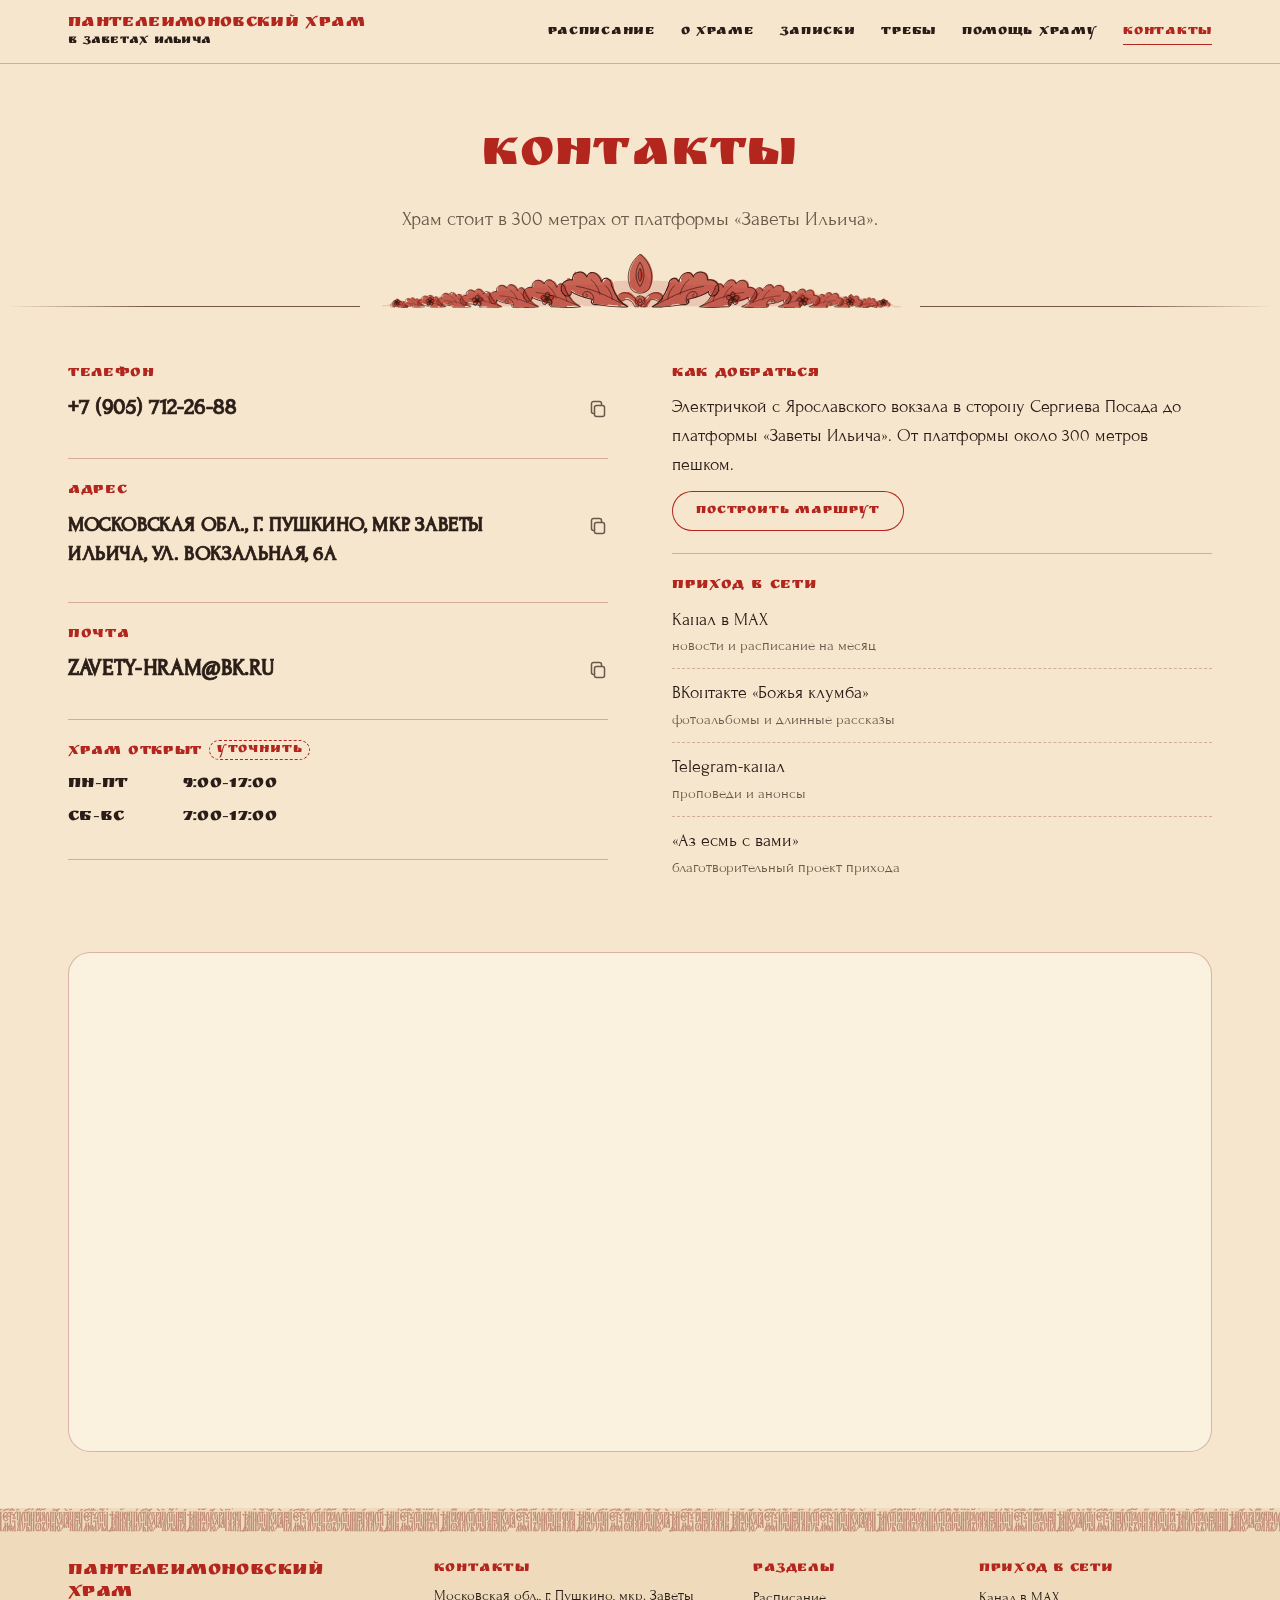
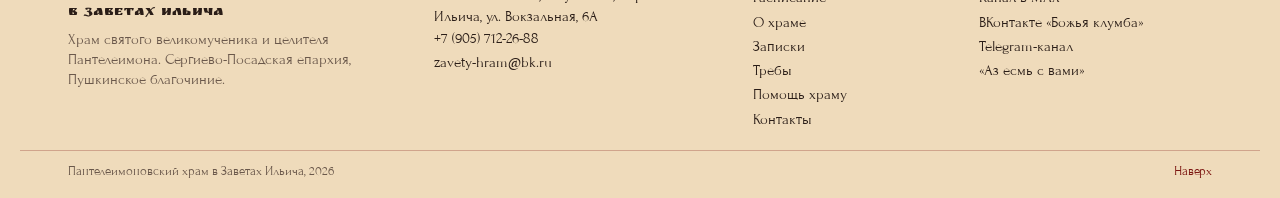
==== kontakty.html @ 82df7ecc "Сайт Пантелеимоновского храма в Заветах Ильича Co-Authored-By: Claude Opus 5.5 <noreply@anthropic.co" ====
<!DOCTYPE html>
<html lang="ru"><head><meta charset="utf-8"><meta name="viewport" content="width=device-width,initial-scale=1,viewport-fit=cover">
<title>Контакты · Пантелеимоновский храм в Заветах Ильича</title>
<meta name="description" content="Контакты. Пантелеимоновский храм в Заветах Ильича, г. Пушкино.">
<meta name="theme-color" content="#f5e6cd"><link rel="icon" href="favicon.svg" type="image/svg+xml">
<script>document.documentElement.classList.add('js')</script>
<link rel="preconnect" href="https://fonts.googleapis.com"><link rel="preconnect" href="https://fonts.gstatic.com" crossorigin>
<link href="https://fonts.googleapis.com/css2?family=Ruslan+Display&family=Forum&display=swap" rel="stylesheet">
<link rel="stylesheet" href="site.css?v=5">
<style>
.ct-info{columns:2;column-gap:clamp(28px,5vw,64px)}
.ct-info .blk{break-inside:avoid}
.blk{padding:0 0 22px;margin:0 0 22px;border-bottom:1px solid var(--line)}
.blk:last-child{border-bottom:0}
.blk h2{font:400 16px/1.2 var(--title),serif;color:var(--red);margin:0 0 10px;letter-spacing:.04em}
.blk p{margin:0 0 12px}
.blk .btn{padding:13px 24px;font-size:14px}
.two{display:grid;grid-template-columns:1fr 1fr;gap:20px}
.big{font-size:21px;color:var(--deep);text-decoration:none}
.big:hover{text-decoration:underline}
.hours{display:flex;gap:16px;margin:0 0 4px !important;font-variant-numeric:tabular-nums}
.hours span{min-width:4em;color:var(--mute)}
.soc{list-style:none;margin:0;padding:0}
.soc a{display:block;padding:10px 0;text-decoration:none;color:var(--mute);font-size:15px;border-top:1px dashed var(--line)}
.soc li:first-child a{border-top:0;padding-top:0}
.soc b{display:block;color:var(--ink);font-size:18px;font-weight:400}
.soc a:hover b{color:var(--red)}
.ct-map{margin-top:clamp(20px,4vw,40px)}
.ct-map iframe{display:block;width:100%;aspect-ratio:16/7;border:0;border-radius:22px;box-shadow:inset 0 0 0 1px var(--line);background:var(--card)}
@media (max-width:860px){.ct-info{columns:1}.ct-map iframe{aspect-ratio:4/3}}
@media (max-width:480px){.two{grid-template-columns:1fr}}
.addr p{font:400 clamp(18px,1.6vw,20px)/1.45 'Forum',serif;color:var(--ink)}
/* Phone, address and email in Forum so they read and copy easily; hours keep the quiet Ruslan style */
.big{font:400 clamp(19px,1.7vw,22px)/1.4 'Forum',serif;color:var(--ink)}
.big:hover{color:var(--red);text-decoration:none}
.key .big{white-space:nowrap}
.hours{font:400 clamp(15px,1.4vw,18px)/1.6 var(--title),serif;color:var(--ink);letter-spacing:.02em}
.hours span{min-width:5.5em;color:var(--ink)}
.row{display:flex;align-items:flex-start;gap:12px}
.row p{flex:1;min-width:0;margin:0 0 12px}
/* Copy icon sits on the right edge of the column; -10px lines the icon itself up with the hairline */
.cp{flex:none;display:grid;place-items:center;width:40px;height:40px;margin:-4px -10px 0 0;padding:0;border:0;background:none;color:var(--mute);cursor:pointer;transition:color .2s}
.cp svg{grid-area:1/1;width:20px;height:20px;transition:opacity .2s,transform .25s}
.cp .ck{opacity:0;transform:scale(.6);color:var(--red)}
.cp:hover{color:var(--red)}
.cp.ok .ic{opacity:0;transform:scale(.6)}
.cp.ok .ck{opacity:1;transform:none}
/* Phone, address and email in capitals and bold, as the parish asked */
.big,.addr p{text-transform:uppercase;font-weight:700;letter-spacing:.03em}
/* Forum has no bold face, so the weight comes from a thin outline of the letters */
.big,.addr p{-webkit-text-stroke:.7px currentColor;paint-order:stroke fill}
</style>
</head><body id="top">
<a class="skip" href="#main">К содержимому</a>
<header class="hdr"><div class="hdr-in">
  <a class="brand" href="index.html"><b>Пантелеимоновский храм</b><small>в Заветах Ильича</small></a>
  <nav class="nav" id="menu" aria-label="Основное меню"><a href="raspisanie.html">Расписание</a><a href="o-hrame.html">О храме</a><a href="zapiski.html">Записки</a><a href="treby.html">Требы</a><a href="index.html#help">Помощь храму</a><a href="kontakty.html" aria-current=page>Контакты</a>
    <p class="nav-foot"><a href="tel:+79057122688">+7 (905) 712-26-88</a><br>ул. Вокзальная, 6А · у платформы «Заветы Ильича»</p>
  </nav>
  <button class="burger" type="button" aria-label="Меню" aria-controls="menu" aria-expanded="false"><span></span></button>
</div></header>
<main id="main">
<section class="phead"><h1>Контакты</h1><p class="lead">Храм стоит в 300 метрах от платформы «Заветы Ильича».</p></section>
<div class="orn" aria-hidden="true"><span class="ln l"></span><svg class="mid" viewBox="0 -2 640 67" aria-hidden="true"><defs><filter id="o-pen" x="-5%" y="-20%" width="110%" height="140%"><feTurbulence type="fractalNoise" baseFrequency=".09" numOctaves="2" seed="7"/><feDisplacementMap in="SourceGraphic" scale="1.4"/></filter><filter id="o-wash" x="-5%" y="-20%" width="110%" height="140%"><feTurbulence type="fractalNoise" baseFrequency=".035" numOctaves="3" seed="2"/><feDisplacementMap in="SourceGraphic" scale="3.2"/><feGaussianBlur stdDeviation=".35"/></filter></defs><g class="o-wash" filter="url(#o-wash)" transform="translate(1.3 -.7)"><path class="o-g" d="M320.0,24 C327.0,24.0 327.0,35.0 334.0,35.0 C361.0,35.0 361.0,39.4 388.0,39.4 C412.0,39.4 412.0,42.9 436.0,42.9 C457.0,42.9 457.0,46.4 478.0,46.4 C495.5,46.4 495.5,49.5 513.0,49.5 C527.5,49.5 527.5,52.1 542.0,52.1 C554.0,52.1 554.0,54.5 566.0,54.5 C575.5,54.5 575.5,56.5 585.0,56.5 C600.5,56.5 600.5,63.0 616.0,63.0 L616.0,64 L24.0,64 L24.0,63 C39.5,63.0 39.5,56.5 55.0,56.5 C64.5,56.5 64.5,54.5 74.0,54.5 C86.0,54.5 86.0,52.1 98.0,52.1 C112.5,52.1 112.5,49.5 127.0,49.5 C144.5,49.5 144.5,46.4 162.0,46.4 C183.0,46.4 183.0,42.9 204.0,42.9 C228.0,42.9 228.0,39.4 252.0,39.4 C279.0,39.4 279.0,35.0 306.0,35.0 C313.0,35.0 313.0,24.0 320.0,24.0 Z"/><g><g transform="translate(334.0 64) rotate(-6) scale(1.32)"><path class="o-f" d="M0,0 C7,-2 12,-9 16,-17 C17,-23 23,-25 25,-19 C28,-27 36,-29 38,-22 C42,-28 51,-26 50,-18 C56,-19 61,-13 58,-7 C55,-2 49,-3 50,-8 C45,-5 38,-4 31,-3 C33,-1 31,2 28,1 C20,1 10,2 0,0 Z"/><path class="o-v" d="M2,-1 C14,-5 27,-12 46,-13 M25,-8 C27,-14 31,-18 34,-20 M14,-5 C15,-10 18,-14 21,-16"/><path class="o-c" d="M0,0 C-2,-8 4,-15 11,-13 C16,-11 14,-5 10,-6 C7,-7 8,-10 10,-10" transform="translate(30 0) scale(.7)"/></g><g transform="translate(388.0 64) rotate(-2) scale(1.12)"><path class="o-f" d="M0,0 C7,-2 12,-9 16,-17 C17,-23 23,-25 25,-19 C28,-27 36,-29 38,-22 C42,-28 51,-26 50,-18 C56,-19 61,-13 58,-7 C55,-2 49,-3 50,-8 C45,-5 38,-4 31,-3 C33,-1 31,2 28,1 C20,1 10,2 0,0 Z"/><path class="o-v" d="M2,-1 C14,-5 27,-12 46,-13 M25,-8 C27,-14 31,-18 34,-20 M14,-5 C15,-10 18,-14 21,-16"/><path class="o-c" d="M0,0 C-2,-8 4,-15 11,-13 C16,-11 14,-5 10,-6 C7,-7 8,-10 10,-10" transform="translate(30 0) scale(.7)"/></g><g transform="translate(436.0 64) rotate(0) scale(0.96)"><path class="o-f" d="M0,0 C7,-2 12,-9 16,-17 C17,-23 23,-25 25,-19 C28,-27 36,-29 38,-22 C42,-28 51,-26 50,-18 C56,-19 61,-13 58,-7 C55,-2 49,-3 50,-8 C45,-5 38,-4 31,-3 C33,-1 31,2 28,1 C20,1 10,2 0,0 Z"/><path class="o-v" d="M2,-1 C14,-5 27,-12 46,-13 M25,-8 C27,-14 31,-18 34,-20 M14,-5 C15,-10 18,-14 21,-16"/><path class="o-c" d="M0,0 C-2,-8 4,-15 11,-13 C16,-11 14,-5 10,-6 C7,-7 8,-10 10,-10" transform="translate(30 0) scale(.7)"/></g><g transform="translate(478.0 64) rotate(2) scale(0.8)"><path class="o-f" d="M0,0 C7,-2 12,-9 16,-17 C17,-23 23,-25 25,-19 C28,-27 36,-29 38,-22 C42,-28 51,-26 50,-18 C56,-19 61,-13 58,-7 C55,-2 49,-3 50,-8 C45,-5 38,-4 31,-3 C33,-1 31,2 28,1 C20,1 10,2 0,0 Z"/><path class="o-v" d="M2,-1 C14,-5 27,-12 46,-13 M25,-8 C27,-14 31,-18 34,-20 M14,-5 C15,-10 18,-14 21,-16"/><path class="o-c" d="M0,0 C-2,-8 4,-15 11,-13 C16,-11 14,-5 10,-6 C7,-7 8,-10 10,-10" transform="translate(30 0) scale(.7)"/></g><g transform="translate(513.0 64) rotate(3) scale(0.66)"><path class="o-f" d="M0,0 C7,-2 12,-9 16,-17 C17,-23 23,-25 25,-19 C28,-27 36,-29 38,-22 C42,-28 51,-26 50,-18 C56,-19 61,-13 58,-7 C55,-2 49,-3 50,-8 C45,-5 38,-4 31,-3 C33,-1 31,2 28,1 C20,1 10,2 0,0 Z"/><path class="o-v" d="M2,-1 C14,-5 27,-12 46,-13 M25,-8 C27,-14 31,-18 34,-20 M14,-5 C15,-10 18,-14 21,-16"/><path class="o-c" d="M0,0 C-2,-8 4,-15 11,-13 C16,-11 14,-5 10,-6 C7,-7 8,-10 10,-10" transform="translate(30 0) scale(.7)"/></g><g transform="translate(542.0 64) rotate(4) scale(0.54)"><path class="o-f" d="M0,0 C7,-2 12,-9 16,-17 C17,-23 23,-25 25,-19 C28,-27 36,-29 38,-22 C42,-28 51,-26 50,-18 C56,-19 61,-13 58,-7 C55,-2 49,-3 50,-8 C45,-5 38,-4 31,-3 C33,-1 31,2 28,1 C20,1 10,2 0,0 Z"/><path class="o-v" d="M2,-1 C14,-5 27,-12 46,-13 M25,-8 C27,-14 31,-18 34,-20 M14,-5 C15,-10 18,-14 21,-16"/><path class="o-c" d="M0,0 C-2,-8 4,-15 11,-13 C16,-11 14,-5 10,-6 C7,-7 8,-10 10,-10" transform="translate(30 0) scale(.7)"/></g><g transform="translate(566.0 64) rotate(5) scale(0.43)"><path class="o-f" d="M0,0 C7,-2 12,-9 16,-17 C17,-23 23,-25 25,-19 C28,-27 36,-29 38,-22 C42,-28 51,-26 50,-18 C56,-19 61,-13 58,-7 C55,-2 49,-3 50,-8 C45,-5 38,-4 31,-3 C33,-1 31,2 28,1 C20,1 10,2 0,0 Z"/><path class="o-v" d="M2,-1 C14,-5 27,-12 46,-13 M25,-8 C27,-14 31,-18 34,-20 M14,-5 C15,-10 18,-14 21,-16"/><path class="o-c" d="M0,0 C-2,-8 4,-15 11,-13 C16,-11 14,-5 10,-6 C7,-7 8,-10 10,-10" transform="translate(30 0) scale(.7)"/></g><g transform="translate(585.0 64) rotate(6) scale(0.34)"><path class="o-f" d="M0,0 C7,-2 12,-9 16,-17 C17,-23 23,-25 25,-19 C28,-27 36,-29 38,-22 C42,-28 51,-26 50,-18 C56,-19 61,-13 58,-7 C55,-2 49,-3 50,-8 C45,-5 38,-4 31,-3 C33,-1 31,2 28,1 C20,1 10,2 0,0 Z"/><path class="o-v" d="M2,-1 C14,-5 27,-12 46,-13 M25,-8 C27,-14 31,-18 34,-20 M14,-5 C15,-10 18,-14 21,-16"/><path class="o-c" d="M0,0 C-2,-8 4,-15 11,-13 C16,-11 14,-5 10,-6 C7,-7 8,-10 10,-10" transform="translate(30 0) scale(.7)"/></g><g class="o-f"><ellipse cx="426.0" cy="51.2" rx="2.6" ry="3.7" transform="rotate(0 426.0 55)"/><ellipse cx="426.0" cy="51.2" rx="2.6" ry="3.7" transform="rotate(72 426.0 55)"/><ellipse cx="426.0" cy="51.2" rx="2.6" ry="3.7" transform="rotate(144 426.0 55)"/><ellipse cx="426.0" cy="51.2" rx="2.6" ry="3.7" transform="rotate(216 426.0 55)"/><ellipse cx="426.0" cy="51.2" rx="2.6" ry="3.7" transform="rotate(288 426.0 55)"/></g><circle class="o-v2" cx="426.0" cy="55" r="1.9"/><g class="o-f"><ellipse cx="506.0" cy="53.9" rx="2.1" ry="3.0" transform="rotate(0 506.0 57)"/><ellipse cx="506.0" cy="53.9" rx="2.1" ry="3.0" transform="rotate(72 506.0 57)"/><ellipse cx="506.0" cy="53.9" rx="2.1" ry="3.0" transform="rotate(144 506.0 57)"/><ellipse cx="506.0" cy="53.9" rx="2.1" ry="3.0" transform="rotate(216 506.0 57)"/><ellipse cx="506.0" cy="53.9" rx="2.1" ry="3.0" transform="rotate(288 506.0 57)"/></g><circle class="o-v2" cx="506.0" cy="57" r="1.5"/><g class="o-f"><ellipse cx="560.0" cy="55.6" rx="1.6" ry="2.3" transform="rotate(0 560.0 58)"/><ellipse cx="560.0" cy="55.6" rx="1.6" ry="2.3" transform="rotate(72 560.0 58)"/><ellipse cx="560.0" cy="55.6" rx="1.6" ry="2.3" transform="rotate(144 560.0 58)"/><ellipse cx="560.0" cy="55.6" rx="1.6" ry="2.3" transform="rotate(216 560.0 58)"/><ellipse cx="560.0" cy="55.6" rx="1.6" ry="2.3" transform="rotate(288 560.0 58)"/></g><circle class="o-v2" cx="560.0" cy="58" r="1.1"/><g class="o-f"><ellipse cx="598.0" cy="57.1" rx="1.3" ry="1.8" transform="rotate(0 598.0 59)"/><ellipse cx="598.0" cy="57.1" rx="1.3" ry="1.8" transform="rotate(72 598.0 59)"/><ellipse cx="598.0" cy="57.1" rx="1.3" ry="1.8" transform="rotate(144 598.0 59)"/><ellipse cx="598.0" cy="57.1" rx="1.3" ry="1.8" transform="rotate(216 598.0 59)"/><ellipse cx="598.0" cy="57.1" rx="1.3" ry="1.8" transform="rotate(288 598.0 59)"/></g><circle class="o-v2" cx="598.0" cy="59" r="0.9"/></g><g transform="translate(640 0) scale(-1 1)"><g transform="translate(334.0 64) rotate(-6) scale(1.32)"><path class="o-f" d="M0,0 C7,-2 12,-9 16,-17 C17,-23 23,-25 25,-19 C28,-27 36,-29 38,-22 C42,-28 51,-26 50,-18 C56,-19 61,-13 58,-7 C55,-2 49,-3 50,-8 C45,-5 38,-4 31,-3 C33,-1 31,2 28,1 C20,1 10,2 0,0 Z"/><path class="o-v" d="M2,-1 C14,-5 27,-12 46,-13 M25,-8 C27,-14 31,-18 34,-20 M14,-5 C15,-10 18,-14 21,-16"/><path class="o-c" d="M0,0 C-2,-8 4,-15 11,-13 C16,-11 14,-5 10,-6 C7,-7 8,-10 10,-10" transform="translate(30 0) scale(.7)"/></g><g transform="translate(388.0 64) rotate(-2) scale(1.12)"><path class="o-f" d="M0,0 C7,-2 12,-9 16,-17 C17,-23 23,-25 25,-19 C28,-27 36,-29 38,-22 C42,-28 51,-26 50,-18 C56,-19 61,-13 58,-7 C55,-2 49,-3 50,-8 C45,-5 38,-4 31,-3 C33,-1 31,2 28,1 C20,1 10,2 0,0 Z"/><path class="o-v" d="M2,-1 C14,-5 27,-12 46,-13 M25,-8 C27,-14 31,-18 34,-20 M14,-5 C15,-10 18,-14 21,-16"/><path class="o-c" d="M0,0 C-2,-8 4,-15 11,-13 C16,-11 14,-5 10,-6 C7,-7 8,-10 10,-10" transform="translate(30 0) scale(.7)"/></g><g transform="translate(436.0 64) rotate(0) scale(0.96)"><path class="o-f" d="M0,0 C7,-2 12,-9 16,-17 C17,-23 23,-25 25,-19 C28,-27 36,-29 38,-22 C42,-28 51,-26 50,-18 C56,-19 61,-13 58,-7 C55,-2 49,-3 50,-8 C45,-5 38,-4 31,-3 C33,-1 31,2 28,1 C20,1 10,2 0,0 Z"/><path class="o-v" d="M2,-1 C14,-5 27,-12 46,-13 M25,-8 C27,-14 31,-18 34,-20 M14,-5 C15,-10 18,-14 21,-16"/><path class="o-c" d="M0,0 C-2,-8 4,-15 11,-13 C16,-11 14,-5 10,-6 C7,-7 8,-10 10,-10" transform="translate(30 0) scale(.7)"/></g><g transform="translate(478.0 64) rotate(2) scale(0.8)"><path class="o-f" d="M0,0 C7,-2 12,-9 16,-17 C17,-23 23,-25 25,-19 C28,-27 36,-29 38,-22 C42,-28 51,-26 50,-18 C56,-19 61,-13 58,-7 C55,-2 49,-3 50,-8 C45,-5 38,-4 31,-3 C33,-1 31,2 28,1 C20,1 10,2 0,0 Z"/><path class="o-v" d="M2,-1 C14,-5 27,-12 46,-13 M25,-8 C27,-14 31,-18 34,-20 M14,-5 C15,-10 18,-14 21,-16"/><path class="o-c" d="M0,0 C-2,-8 4,-15 11,-13 C16,-11 14,-5 10,-6 C7,-7 8,-10 10,-10" transform="translate(30 0) scale(.7)"/></g><g transform="translate(513.0 64) rotate(3) scale(0.66)"><path class="o-f" d="M0,0 C7,-2 12,-9 16,-17 C17,-23 23,-25 25,-19 C28,-27 36,-29 38,-22 C42,-28 51,-26 50,-18 C56,-19 61,-13 58,-7 C55,-2 49,-3 50,-8 C45,-5 38,-4 31,-3 C33,-1 31,2 28,1 C20,1 10,2 0,0 Z"/><path class="o-v" d="M2,-1 C14,-5 27,-12 46,-13 M25,-8 C27,-14 31,-18 34,-20 M14,-5 C15,-10 18,-14 21,-16"/><path class="o-c" d="M0,0 C-2,-8 4,-15 11,-13 C16,-11 14,-5 10,-6 C7,-7 8,-10 10,-10" transform="translate(30 0) scale(.7)"/></g><g transform="translate(542.0 64) rotate(4) scale(0.54)"><path class="o-f" d="M0,0 C7,-2 12,-9 16,-17 C17,-23 23,-25 25,-19 C28,-27 36,-29 38,-22 C42,-28 51,-26 50,-18 C56,-19 61,-13 58,-7 C55,-2 49,-3 50,-8 C45,-5 38,-4 31,-3 C33,-1 31,2 28,1 C20,1 10,2 0,0 Z"/><path class="o-v" d="M2,-1 C14,-5 27,-12 46,-13 M25,-8 C27,-14 31,-18 34,-20 M14,-5 C15,-10 18,-14 21,-16"/><path class="o-c" d="M0,0 C-2,-8 4,-15 11,-13 C16,-11 14,-5 10,-6 C7,-7 8,-10 10,-10" transform="translate(30 0) scale(.7)"/></g><g transform="translate(566.0 64) rotate(5) scale(0.43)"><path class="o-f" d="M0,0 C7,-2 12,-9 16,-17 C17,-23 23,-25 25,-19 C28,-27 36,-29 38,-22 C42,-28 51,-26 50,-18 C56,-19 61,-13 58,-7 C55,-2 49,-3 50,-8 C45,-5 38,-4 31,-3 C33,-1 31,2 28,1 C20,1 10,2 0,0 Z"/><path class="o-v" d="M2,-1 C14,-5 27,-12 46,-13 M25,-8 C27,-14 31,-18 34,-20 M14,-5 C15,-10 18,-14 21,-16"/><path class="o-c" d="M0,0 C-2,-8 4,-15 11,-13 C16,-11 14,-5 10,-6 C7,-7 8,-10 10,-10" transform="translate(30 0) scale(.7)"/></g><g transform="translate(585.0 64) rotate(6) scale(0.34)"><path class="o-f" d="M0,0 C7,-2 12,-9 16,-17 C17,-23 23,-25 25,-19 C28,-27 36,-29 38,-22 C42,-28 51,-26 50,-18 C56,-19 61,-13 58,-7 C55,-2 49,-3 50,-8 C45,-5 38,-4 31,-3 C33,-1 31,2 28,1 C20,1 10,2 0,0 Z"/><path class="o-v" d="M2,-1 C14,-5 27,-12 46,-13 M25,-8 C27,-14 31,-18 34,-20 M14,-5 C15,-10 18,-14 21,-16"/><path class="o-c" d="M0,0 C-2,-8 4,-15 11,-13 C16,-11 14,-5 10,-6 C7,-7 8,-10 10,-10" transform="translate(30 0) scale(.7)"/></g><g class="o-f"><ellipse cx="426.0" cy="51.2" rx="2.6" ry="3.7" transform="rotate(0 426.0 55)"/><ellipse cx="426.0" cy="51.2" rx="2.6" ry="3.7" transform="rotate(72 426.0 55)"/><ellipse cx="426.0" cy="51.2" rx="2.6" ry="3.7" transform="rotate(144 426.0 55)"/><ellipse cx="426.0" cy="51.2" rx="2.6" ry="3.7" transform="rotate(216 426.0 55)"/><ellipse cx="426.0" cy="51.2" rx="2.6" ry="3.7" transform="rotate(288 426.0 55)"/></g><circle class="o-v2" cx="426.0" cy="55" r="1.9"/><g class="o-f"><ellipse cx="506.0" cy="53.9" rx="2.1" ry="3.0" transform="rotate(0 506.0 57)"/><ellipse cx="506.0" cy="53.9" rx="2.1" ry="3.0" transform="rotate(72 506.0 57)"/><ellipse cx="506.0" cy="53.9" rx="2.1" ry="3.0" transform="rotate(144 506.0 57)"/><ellipse cx="506.0" cy="53.9" rx="2.1" ry="3.0" transform="rotate(216 506.0 57)"/><ellipse cx="506.0" cy="53.9" rx="2.1" ry="3.0" transform="rotate(288 506.0 57)"/></g><circle class="o-v2" cx="506.0" cy="57" r="1.5"/><g class="o-f"><ellipse cx="560.0" cy="55.6" rx="1.6" ry="2.3" transform="rotate(0 560.0 58)"/><ellipse cx="560.0" cy="55.6" rx="1.6" ry="2.3" transform="rotate(72 560.0 58)"/><ellipse cx="560.0" cy="55.6" rx="1.6" ry="2.3" transform="rotate(144 560.0 58)"/><ellipse cx="560.0" cy="55.6" rx="1.6" ry="2.3" transform="rotate(216 560.0 58)"/><ellipse cx="560.0" cy="55.6" rx="1.6" ry="2.3" transform="rotate(288 560.0 58)"/></g><circle class="o-v2" cx="560.0" cy="58" r="1.1"/><g class="o-f"><ellipse cx="598.0" cy="57.1" rx="1.3" ry="1.8" transform="rotate(0 598.0 59)"/><ellipse cx="598.0" cy="57.1" rx="1.3" ry="1.8" transform="rotate(72 598.0 59)"/><ellipse cx="598.0" cy="57.1" rx="1.3" ry="1.8" transform="rotate(144 598.0 59)"/><ellipse cx="598.0" cy="57.1" rx="1.3" ry="1.8" transform="rotate(216 598.0 59)"/><ellipse cx="598.0" cy="57.1" rx="1.3" ry="1.8" transform="rotate(288 598.0 59)"/></g><circle class="o-v2" cx="598.0" cy="59" r="0.9"/></g><g><path class="o-f" d="M320.0,4 C333.0,14 337.0,31 330.0,44 C326.0,50 314.0,50 310.0,44 C303.0,31 307.0,14 320.0,4 Z"/><path class="o-v2" d="M320.0,13 C326.0,22 326.0,33 320.0,41 C314.0,33 314.0,22 320.0,13 Z"/><path class="o-f" d="M320.0,20 C322.6,25 322.6,31 320.0,35 C317.4,31 317.4,25 320.0,20 Z"/><path class="o-f" d="M319.0,64 C316.0,52 304.0,44 296.0,50 C292.0,54 296.0,60 301.0,57 C305.0,54 311.0,56 314.0,64 Z"/><path class="o-f" d="M321.0,64 C324.0,52 336.0,44 344.0,50 C348.0,54 344.0,60 339.0,57 C335.0,54 329.0,56 326.0,64 Z"/><circle class="o-f" cx="320.0" cy="57" r="5.5"/><circle class="o-v2" cx="320.0" cy="57" r="2"/></g></g><g class="o-ink" filter="url(#o-pen)"><path class="o-g" d="M320.0,24 C327.0,24.0 327.0,35.0 334.0,35.0 C361.0,35.0 361.0,39.4 388.0,39.4 C412.0,39.4 412.0,42.9 436.0,42.9 C457.0,42.9 457.0,46.4 478.0,46.4 C495.5,46.4 495.5,49.5 513.0,49.5 C527.5,49.5 527.5,52.1 542.0,52.1 C554.0,52.1 554.0,54.5 566.0,54.5 C575.5,54.5 575.5,56.5 585.0,56.5 C600.5,56.5 600.5,63.0 616.0,63.0 L616.0,64 L24.0,64 L24.0,63 C39.5,63.0 39.5,56.5 55.0,56.5 C64.5,56.5 64.5,54.5 74.0,54.5 C86.0,54.5 86.0,52.1 98.0,52.1 C112.5,52.1 112.5,49.5 127.0,49.5 C144.5,49.5 144.5,46.4 162.0,46.4 C183.0,46.4 183.0,42.9 204.0,42.9 C228.0,42.9 228.0,39.4 252.0,39.4 C279.0,39.4 279.0,35.0 306.0,35.0 C313.0,35.0 313.0,24.0 320.0,24.0 Z"/><g><g transform="translate(334.0 64) rotate(-6) scale(1.32)"><path class="o-f" d="M0,0 C7,-2 12,-9 16,-17 C17,-23 23,-25 25,-19 C28,-27 36,-29 38,-22 C42,-28 51,-26 50,-18 C56,-19 61,-13 58,-7 C55,-2 49,-3 50,-8 C45,-5 38,-4 31,-3 C33,-1 31,2 28,1 C20,1 10,2 0,0 Z"/><path class="o-v" d="M2,-1 C14,-5 27,-12 46,-13 M25,-8 C27,-14 31,-18 34,-20 M14,-5 C15,-10 18,-14 21,-16"/><path class="o-c" d="M0,0 C-2,-8 4,-15 11,-13 C16,-11 14,-5 10,-6 C7,-7 8,-10 10,-10" transform="translate(30 0) scale(.7)"/></g><g transform="translate(388.0 64) rotate(-2) scale(1.12)"><path class="o-f" d="M0,0 C7,-2 12,-9 16,-17 C17,-23 23,-25 25,-19 C28,-27 36,-29 38,-22 C42,-28 51,-26 50,-18 C56,-19 61,-13 58,-7 C55,-2 49,-3 50,-8 C45,-5 38,-4 31,-3 C33,-1 31,2 28,1 C20,1 10,2 0,0 Z"/><path class="o-v" d="M2,-1 C14,-5 27,-12 46,-13 M25,-8 C27,-14 31,-18 34,-20 M14,-5 C15,-10 18,-14 21,-16"/><path class="o-c" d="M0,0 C-2,-8 4,-15 11,-13 C16,-11 14,-5 10,-6 C7,-7 8,-10 10,-10" transform="translate(30 0) scale(.7)"/></g><g transform="translate(436.0 64) rotate(0) scale(0.96)"><path class="o-f" d="M0,0 C7,-2 12,-9 16,-17 C17,-23 23,-25 25,-19 C28,-27 36,-29 38,-22 C42,-28 51,-26 50,-18 C56,-19 61,-13 58,-7 C55,-2 49,-3 50,-8 C45,-5 38,-4 31,-3 C33,-1 31,2 28,1 C20,1 10,2 0,0 Z"/><path class="o-v" d="M2,-1 C14,-5 27,-12 46,-13 M25,-8 C27,-14 31,-18 34,-20 M14,-5 C15,-10 18,-14 21,-16"/><path class="o-c" d="M0,0 C-2,-8 4,-15 11,-13 C16,-11 14,-5 10,-6 C7,-7 8,-10 10,-10" transform="translate(30 0) scale(.7)"/></g><g transform="translate(478.0 64) rotate(2) scale(0.8)"><path class="o-f" d="M0,0 C7,-2 12,-9 16,-17 C17,-23 23,-25 25,-19 C28,-27 36,-29 38,-22 C42,-28 51,-26 50,-18 C56,-19 61,-13 58,-7 C55,-2 49,-3 50,-8 C45,-5 38,-4 31,-3 C33,-1 31,2 28,1 C20,1 10,2 0,0 Z"/><path class="o-v" d="M2,-1 C14,-5 27,-12 46,-13 M25,-8 C27,-14 31,-18 34,-20 M14,-5 C15,-10 18,-14 21,-16"/><path class="o-c" d="M0,0 C-2,-8 4,-15 11,-13 C16,-11 14,-5 10,-6 C7,-7 8,-10 10,-10" transform="translate(30 0) scale(.7)"/></g><g transform="translate(513.0 64) rotate(3) scale(0.66)"><path class="o-f" d="M0,0 C7,-2 12,-9 16,-17 C17,-23 23,-25 25,-19 C28,-27 36,-29 38,-22 C42,-28 51,-26 50,-18 C56,-19 61,-13 58,-7 C55,-2 49,-3 50,-8 C45,-5 38,-4 31,-3 C33,-1 31,2 28,1 C20,1 10,2 0,0 Z"/><path class="o-v" d="M2,-1 C14,-5 27,-12 46,-13 M25,-8 C27,-14 31,-18 34,-20 M14,-5 C15,-10 18,-14 21,-16"/><path class="o-c" d="M0,0 C-2,-8 4,-15 11,-13 C16,-11 14,-5 10,-6 C7,-7 8,-10 10,-10" transform="translate(30 0) scale(.7)"/></g><g transform="translate(542.0 64) rotate(4) scale(0.54)"><path class="o-f" d="M0,0 C7,-2 12,-9 16,-17 C17,-23 23,-25 25,-19 C28,-27 36,-29 38,-22 C42,-28 51,-26 50,-18 C56,-19 61,-13 58,-7 C55,-2 49,-3 50,-8 C45,-5 38,-4 31,-3 C33,-1 31,2 28,1 C20,1 10,2 0,0 Z"/><path class="o-v" d="M2,-1 C14,-5 27,-12 46,-13 M25,-8 C27,-14 31,-18 34,-20 M14,-5 C15,-10 18,-14 21,-16"/><path class="o-c" d="M0,0 C-2,-8 4,-15 11,-13 C16,-11 14,-5 10,-6 C7,-7 8,-10 10,-10" transform="translate(30 0) scale(.7)"/></g><g transform="translate(566.0 64) rotate(5) scale(0.43)"><path class="o-f" d="M0,0 C7,-2 12,-9 16,-17 C17,-23 23,-25 25,-19 C28,-27 36,-29 38,-22 C42,-28 51,-26 50,-18 C56,-19 61,-13 58,-7 C55,-2 49,-3 50,-8 C45,-5 38,-4 31,-3 C33,-1 31,2 28,1 C20,1 10,2 0,0 Z"/><path class="o-v" d="M2,-1 C14,-5 27,-12 46,-13 M25,-8 C27,-14 31,-18 34,-20 M14,-5 C15,-10 18,-14 21,-16"/><path class="o-c" d="M0,0 C-2,-8 4,-15 11,-13 C16,-11 14,-5 10,-6 C7,-7 8,-10 10,-10" transform="translate(30 0) scale(.7)"/></g><g transform="translate(585.0 64) rotate(6) scale(0.34)"><path class="o-f" d="M0,0 C7,-2 12,-9 16,-17 C17,-23 23,-25 25,-19 C28,-27 36,-29 38,-22 C42,-28 51,-26 50,-18 C56,-19 61,-13 58,-7 C55,-2 49,-3 50,-8 C45,-5 38,-4 31,-3 C33,-1 31,2 28,1 C20,1 10,2 0,0 Z"/><path class="o-v" d="M2,-1 C14,-5 27,-12 46,-13 M25,-8 C27,-14 31,-18 34,-20 M14,-5 C15,-10 18,-14 21,-16"/><path class="o-c" d="M0,0 C-2,-8 4,-15 11,-13 C16,-11 14,-5 10,-6 C7,-7 8,-10 10,-10" transform="translate(30 0) scale(.7)"/></g><g class="o-f"><ellipse cx="426.0" cy="51.2" rx="2.6" ry="3.7" transform="rotate(0 426.0 55)"/><ellipse cx="426.0" cy="51.2" rx="2.6" ry="3.7" transform="rotate(72 426.0 55)"/><ellipse cx="426.0" cy="51.2" rx="2.6" ry="3.7" transform="rotate(144 426.0 55)"/><ellipse cx="426.0" cy="51.2" rx="2.6" ry="3.7" transform="rotate(216 426.0 55)"/><ellipse cx="426.0" cy="51.2" rx="2.6" ry="3.7" transform="rotate(288 426.0 55)"/></g><circle class="o-v2" cx="426.0" cy="55" r="1.9"/><g class="o-f"><ellipse cx="506.0" cy="53.9" rx="2.1" ry="3.0" transform="rotate(0 506.0 57)"/><ellipse cx="506.0" cy="53.9" rx="2.1" ry="3.0" transform="rotate(72 506.0 57)"/><ellipse cx="506.0" cy="53.9" rx="2.1" ry="3.0" transform="rotate(144 506.0 57)"/><ellipse cx="506.0" cy="53.9" rx="2.1" ry="3.0" transform="rotate(216 506.0 57)"/><ellipse cx="506.0" cy="53.9" rx="2.1" ry="3.0" transform="rotate(288 506.0 57)"/></g><circle class="o-v2" cx="506.0" cy="57" r="1.5"/><g class="o-f"><ellipse cx="560.0" cy="55.6" rx="1.6" ry="2.3" transform="rotate(0 560.0 58)"/><ellipse cx="560.0" cy="55.6" rx="1.6" ry="2.3" transform="rotate(72 560.0 58)"/><ellipse cx="560.0" cy="55.6" rx="1.6" ry="2.3" transform="rotate(144 560.0 58)"/><ellipse cx="560.0" cy="55.6" rx="1.6" ry="2.3" transform="rotate(216 560.0 58)"/><ellipse cx="560.0" cy="55.6" rx="1.6" ry="2.3" transform="rotate(288 560.0 58)"/></g><circle class="o-v2" cx="560.0" cy="58" r="1.1"/><g class="o-f"><ellipse cx="598.0" cy="57.1" rx="1.3" ry="1.8" transform="rotate(0 598.0 59)"/><ellipse cx="598.0" cy="57.1" rx="1.3" ry="1.8" transform="rotate(72 598.0 59)"/><ellipse cx="598.0" cy="57.1" rx="1.3" ry="1.8" transform="rotate(144 598.0 59)"/><ellipse cx="598.0" cy="57.1" rx="1.3" ry="1.8" transform="rotate(216 598.0 59)"/><ellipse cx="598.0" cy="57.1" rx="1.3" ry="1.8" transform="rotate(288 598.0 59)"/></g><circle class="o-v2" cx="598.0" cy="59" r="0.9"/></g><g transform="translate(640 0) scale(-1 1)"><g transform="translate(334.0 64) rotate(-6) scale(1.32)"><path class="o-f" d="M0,0 C7,-2 12,-9 16,-17 C17,-23 23,-25 25,-19 C28,-27 36,-29 38,-22 C42,-28 51,-26 50,-18 C56,-19 61,-13 58,-7 C55,-2 49,-3 50,-8 C45,-5 38,-4 31,-3 C33,-1 31,2 28,1 C20,1 10,2 0,0 Z"/><path class="o-v" d="M2,-1 C14,-5 27,-12 46,-13 M25,-8 C27,-14 31,-18 34,-20 M14,-5 C15,-10 18,-14 21,-16"/><path class="o-c" d="M0,0 C-2,-8 4,-15 11,-13 C16,-11 14,-5 10,-6 C7,-7 8,-10 10,-10" transform="translate(30 0) scale(.7)"/></g><g transform="translate(388.0 64) rotate(-2) scale(1.12)"><path class="o-f" d="M0,0 C7,-2 12,-9 16,-17 C17,-23 23,-25 25,-19 C28,-27 36,-29 38,-22 C42,-28 51,-26 50,-18 C56,-19 61,-13 58,-7 C55,-2 49,-3 50,-8 C45,-5 38,-4 31,-3 C33,-1 31,2 28,1 C20,1 10,2 0,0 Z"/><path class="o-v" d="M2,-1 C14,-5 27,-12 46,-13 M25,-8 C27,-14 31,-18 34,-20 M14,-5 C15,-10 18,-14 21,-16"/><path class="o-c" d="M0,0 C-2,-8 4,-15 11,-13 C16,-11 14,-5 10,-6 C7,-7 8,-10 10,-10" transform="translate(30 0) scale(.7)"/></g><g transform="translate(436.0 64) rotate(0) scale(0.96)"><path class="o-f" d="M0,0 C7,-2 12,-9 16,-17 C17,-23 23,-25 25,-19 C28,-27 36,-29 38,-22 C42,-28 51,-26 50,-18 C56,-19 61,-13 58,-7 C55,-2 49,-3 50,-8 C45,-5 38,-4 31,-3 C33,-1 31,2 28,1 C20,1 10,2 0,0 Z"/><path class="o-v" d="M2,-1 C14,-5 27,-12 46,-13 M25,-8 C27,-14 31,-18 34,-20 M14,-5 C15,-10 18,-14 21,-16"/><path class="o-c" d="M0,0 C-2,-8 4,-15 11,-13 C16,-11 14,-5 10,-6 C7,-7 8,-10 10,-10" transform="translate(30 0) scale(.7)"/></g><g transform="translate(478.0 64) rotate(2) scale(0.8)"><path class="o-f" d="M0,0 C7,-2 12,-9 16,-17 C17,-23 23,-25 25,-19 C28,-27 36,-29 38,-22 C42,-28 51,-26 50,-18 C56,-19 61,-13 58,-7 C55,-2 49,-3 50,-8 C45,-5 38,-4 31,-3 C33,-1 31,2 28,1 C20,1 10,2 0,0 Z"/><path class="o-v" d="M2,-1 C14,-5 27,-12 46,-13 M25,-8 C27,-14 31,-18 34,-20 M14,-5 C15,-10 18,-14 21,-16"/><path class="o-c" d="M0,0 C-2,-8 4,-15 11,-13 C16,-11 14,-5 10,-6 C7,-7 8,-10 10,-10" transform="translate(30 0) scale(.7)"/></g><g transform="translate(513.0 64) rotate(3) scale(0.66)"><path class="o-f" d="M0,0 C7,-2 12,-9 16,-17 C17,-23 23,-25 25,-19 C28,-27 36,-29 38,-22 C42,-28 51,-26 50,-18 C56,-19 61,-13 58,-7 C55,-2 49,-3 50,-8 C45,-5 38,-4 31,-3 C33,-1 31,2 28,1 C20,1 10,2 0,0 Z"/><path class="o-v" d="M2,-1 C14,-5 27,-12 46,-13 M25,-8 C27,-14 31,-18 34,-20 M14,-5 C15,-10 18,-14 21,-16"/><path class="o-c" d="M0,0 C-2,-8 4,-15 11,-13 C16,-11 14,-5 10,-6 C7,-7 8,-10 10,-10" transform="translate(30 0) scale(.7)"/></g><g transform="translate(542.0 64) rotate(4) scale(0.54)"><path class="o-f" d="M0,0 C7,-2 12,-9 16,-17 C17,-23 23,-25 25,-19 C28,-27 36,-29 38,-22 C42,-28 51,-26 50,-18 C56,-19 61,-13 58,-7 C55,-2 49,-3 50,-8 C45,-5 38,-4 31,-3 C33,-1 31,2 28,1 C20,1 10,2 0,0 Z"/><path class="o-v" d="M2,-1 C14,-5 27,-12 46,-13 M25,-8 C27,-14 31,-18 34,-20 M14,-5 C15,-10 18,-14 21,-16"/><path class="o-c" d="M0,0 C-2,-8 4,-15 11,-13 C16,-11 14,-5 10,-6 C7,-7 8,-10 10,-10" transform="translate(30 0) scale(.7)"/></g><g transform="translate(566.0 64) rotate(5) scale(0.43)"><path class="o-f" d="M0,0 C7,-2 12,-9 16,-17 C17,-23 23,-25 25,-19 C28,-27 36,-29 38,-22 C42,-28 51,-26 50,-18 C56,-19 61,-13 58,-7 C55,-2 49,-3 50,-8 C45,-5 38,-4 31,-3 C33,-1 31,2 28,1 C20,1 10,2 0,0 Z"/><path class="o-v" d="M2,-1 C14,-5 27,-12 46,-13 M25,-8 C27,-14 31,-18 34,-20 M14,-5 C15,-10 18,-14 21,-16"/><path class="o-c" d="M0,0 C-2,-8 4,-15 11,-13 C16,-11 14,-5 10,-6 C7,-7 8,-10 10,-10" transform="translate(30 0) scale(.7)"/></g><g transform="translate(585.0 64) rotate(6) scale(0.34)"><path class="o-f" d="M0,0 C7,-2 12,-9 16,-17 C17,-23 23,-25 25,-19 C28,-27 36,-29 38,-22 C42,-28 51,-26 50,-18 C56,-19 61,-13 58,-7 C55,-2 49,-3 50,-8 C45,-5 38,-4 31,-3 C33,-1 31,2 28,1 C20,1 10,2 0,0 Z"/><path class="o-v" d="M2,-1 C14,-5 27,-12 46,-13 M25,-8 C27,-14 31,-18 34,-20 M14,-5 C15,-10 18,-14 21,-16"/><path class="o-c" d="M0,0 C-2,-8 4,-15 11,-13 C16,-11 14,-5 10,-6 C7,-7 8,-10 10,-10" transform="translate(30 0) scale(.7)"/></g><g class="o-f"><ellipse cx="426.0" cy="51.2" rx="2.6" ry="3.7" transform="rotate(0 426.0 55)"/><ellipse cx="426.0" cy="51.2" rx="2.6" ry="3.7" transform="rotate(72 426.0 55)"/><ellipse cx="426.0" cy="51.2" rx="2.6" ry="3.7" transform="rotate(144 426.0 55)"/><ellipse cx="426.0" cy="51.2" rx="2.6" ry="3.7" transform="rotate(216 426.0 55)"/><ellipse cx="426.0" cy="51.2" rx="2.6" ry="3.7" transform="rotate(288 426.0 55)"/></g><circle class="o-v2" cx="426.0" cy="55" r="1.9"/><g class="o-f"><ellipse cx="506.0" cy="53.9" rx="2.1" ry="3.0" transform="rotate(0 506.0 57)"/><ellipse cx="506.0" cy="53.9" rx="2.1" ry="3.0" transform="rotate(72 506.0 57)"/><ellipse cx="506.0" cy="53.9" rx="2.1" ry="3.0" transform="rotate(144 506.0 57)"/><ellipse cx="506.0" cy="53.9" rx="2.1" ry="3.0" transform="rotate(216 506.0 57)"/><ellipse cx="506.0" cy="53.9" rx="2.1" ry="3.0" transform="rotate(288 506.0 57)"/></g><circle class="o-v2" cx="506.0" cy="57" r="1.5"/><g class="o-f"><ellipse cx="560.0" cy="55.6" rx="1.6" ry="2.3" transform="rotate(0 560.0 58)"/><ellipse cx="560.0" cy="55.6" rx="1.6" ry="2.3" transform="rotate(72 560.0 58)"/><ellipse cx="560.0" cy="55.6" rx="1.6" ry="2.3" transform="rotate(144 560.0 58)"/><ellipse cx="560.0" cy="55.6" rx="1.6" ry="2.3" transform="rotate(216 560.0 58)"/><ellipse cx="560.0" cy="55.6" rx="1.6" ry="2.3" transform="rotate(288 560.0 58)"/></g><circle class="o-v2" cx="560.0" cy="58" r="1.1"/><g class="o-f"><ellipse cx="598.0" cy="57.1" rx="1.3" ry="1.8" transform="rotate(0 598.0 59)"/><ellipse cx="598.0" cy="57.1" rx="1.3" ry="1.8" transform="rotate(72 598.0 59)"/><ellipse cx="598.0" cy="57.1" rx="1.3" ry="1.8" transform="rotate(144 598.0 59)"/><ellipse cx="598.0" cy="57.1" rx="1.3" ry="1.8" transform="rotate(216 598.0 59)"/><ellipse cx="598.0" cy="57.1" rx="1.3" ry="1.8" transform="rotate(288 598.0 59)"/></g><circle class="o-v2" cx="598.0" cy="59" r="0.9"/></g><g><path class="o-f" d="M320.0,4 C333.0,14 337.0,31 330.0,44 C326.0,50 314.0,50 310.0,44 C303.0,31 307.0,14 320.0,4 Z"/><path class="o-v2" d="M320.0,13 C326.0,22 326.0,33 320.0,41 C314.0,33 314.0,22 320.0,13 Z"/><path class="o-f" d="M320.0,20 C322.6,25 322.6,31 320.0,35 C317.4,31 317.4,25 320.0,20 Z"/><path class="o-f" d="M319.0,64 C316.0,52 304.0,44 296.0,50 C292.0,54 296.0,60 301.0,57 C305.0,54 311.0,56 314.0,64 Z"/><path class="o-f" d="M321.0,64 C324.0,52 336.0,44 344.0,50 C348.0,54 344.0,60 339.0,57 C335.0,54 329.0,56 326.0,64 Z"/><circle class="o-f" cx="320.0" cy="57" r="5.5"/><circle class="o-v2" cx="320.0" cy="57" r="2"/></g></g></svg><span class="ln r"></span></div>
<section class="wrap">
  <div class="ct">
    <div class="ct-info">
      <div class="blk key">
        <h2>Телефон</h2>
        <div class="row"><p><a class="big" href="tel:+79057122688">+7 (905) 712-26-88</a></p><button type="button" class="cp" title="Скопировать" data-copy="+7 (905) 712-26-88" aria-label="Скопировать телефон"><svg class="ic" viewBox="0 0 20 20" aria-hidden="true" fill="none" stroke="currentColor" stroke-width="1.5"><rect x="6.5" y="6.5" width="10" height="11" rx="2"/><path d="M13.5 6.5V4.5a2 2 0 0 0-2-2h-6a2 2 0 0 0-2 2v8a2 2 0 0 0 2 2h1"/></svg><svg class="ck" viewBox="0 0 20 20" aria-hidden="true" fill="none" stroke="currentColor" stroke-width="1.8" stroke-linecap="round" stroke-linejoin="round"><path d="M4.5 10.5l3.5 3.5 7.5-8"/></svg></button></div>
      </div>
      <div class="blk key addr">
        <h2>Адрес</h2>
        <div class="row"><p>Московская обл., г. Пушкино, мкр. Заветы Ильича, ул. Вокзальная, 6А</p><button type="button" class="cp" title="Скопировать" data-copy="Московская обл., г. Пушкино, мкр. Заветы Ильича, ул. Вокзальная, 6А" aria-label="Скопировать адрес"><svg class="ic" viewBox="0 0 20 20" aria-hidden="true" fill="none" stroke="currentColor" stroke-width="1.5"><rect x="6.5" y="6.5" width="10" height="11" rx="2"/><path d="M13.5 6.5V4.5a2 2 0 0 0-2-2h-6a2 2 0 0 0-2 2v8a2 2 0 0 0 2 2h1"/></svg><svg class="ck" viewBox="0 0 20 20" aria-hidden="true" fill="none" stroke="currentColor" stroke-width="1.8" stroke-linecap="round" stroke-linejoin="round"><path d="M4.5 10.5l3.5 3.5 7.5-8"/></svg></button></div>
      </div>
      <div class="blk">
        <h2>Почта</h2>
        <div class="row"><p><a class="big" href="mailto:zavety-hram@bk.ru">zavety-hram@bk.ru</a></p><button type="button" class="cp" title="Скопировать" data-copy="zavety-hram@bk.ru" aria-label="Скопировать почту"><svg class="ic" viewBox="0 0 20 20" aria-hidden="true" fill="none" stroke="currentColor" stroke-width="1.5"><rect x="6.5" y="6.5" width="10" height="11" rx="2"/><path d="M13.5 6.5V4.5a2 2 0 0 0-2-2h-6a2 2 0 0 0-2 2v8a2 2 0 0 0 2 2h1"/></svg><svg class="ck" viewBox="0 0 20 20" aria-hidden="true" fill="none" stroke="currentColor" stroke-width="1.8" stroke-linecap="round" stroke-linejoin="round"><path d="M4.5 10.5l3.5 3.5 7.5-8"/></svg></button></div>
      </div>
      <div class="blk">
        <h2>Храм открыт <span class="tbc">уточнить</span></h2>
        <p class="hours"><span>пн–пт</span>9:00–17:00</p>
        <p class="hours"><span>сб–вс</span>7:00–17:00</p>
      </div>
      <div class="blk">
        <h2>Как добраться</h2>
        <p>Электричкой с Ярославского вокзала в сторону Сергиева Посада до платформы «Заветы Ильича». От платформы около 300 метров пешком.</p>
        <a class="btn" href="https://yandex.ru/maps/?rtext=~56.041464,37.853625&amp;rtt=mt" target="_blank" rel="noopener">Построить маршрут</a>
      </div>
      <div class="blk">
        <h2>Приход в сети</h2>
        <ul class="soc">
          <li><a href="https://max.ru/join/4l6tZieKnsaPZBNdquhz8zcUVnkcsHrLS48Z7GqwcDc" target="_blank" rel="noopener"><b>Канал в MAX</b>новости и расписание на месяц</a></li>
          <li><a href="https://vk.com/zavetyhram" target="_blank" rel="noopener"><b>ВКонтакте «Божья клумба»</b>фотоальбомы и длинные рассказы</a></li>
          <li><a href="https://t.me/zavetihram" target="_blank" rel="noopener"><b>Telegram-канал</b>проповеди и анонсы</a></li>
          <li><a href="https://t.me/+d78WahK1r-w1YTUy" target="_blank" rel="noopener"><b>«Аз есмь с вами»</b>благотворительный проект прихода</a></li>
        </ul>
      </div>
    </div>
  </div>
  <div class="ct-map">
      <iframe title="Карта: Пантелеимоновский храм, ул. Вокзальная, 6А" src="https://yandex.ru/map-widget/v1/?ll=37.853625%2C56.041464&amp;z=16&amp;pt=37.853625%2C56.041464%2Cpm2rdm" loading="lazy" allowfullscreen></iframe>
  </div>
</section>

<script>
// Copy buttons next to phone, address and email
document.querySelectorAll('.cp').forEach(b => b.addEventListener('click', async () => {
  const t = b.dataset.copy;
  try { await navigator.clipboard.writeText(t); }
  catch { const a = document.createElement('textarea'); a.value = t; a.style.position = 'fixed'; a.style.opacity = '0'; document.body.appendChild(a); a.select(); document.execCommand('copy'); a.remove(); }
  b.classList.add('ok'); b.title = 'Скопировано';
  clearTimeout(b._t); b._t = setTimeout(() => { b.classList.remove('ok'); b.title = 'Скопировать'; }, 1600);
}));
</script>

</main>
<footer class="ftr">
  <div class="frieze soft" style="--h:24px"></div>
  <div class="ftr-in">
    <div class="ftr-brand">
      <a class="ftr-name" href="index.html"><b>Пантелеимоновский храм</b><small>в Заветах Ильича</small></a>
      <p>Храм святого великомученика и целителя Пантелеимона. Сергиево-Посадская епархия, Пушкинское благочиние.</p>
    </div>
    <div>
      <h4>Контакты</h4>
      <p>Московская обл., г. Пушкино, мкр. Заветы Ильича, ул. Вокзальная, 6А</p>
      <p><a href="tel:+79057122688">+7 (905) 712-26-88</a></p>
      <p><a href="mailto:zavety-hram@bk.ru">zavety-hram@bk.ru</a></p>
    </div>
    <div>
      <h4>Разделы</h4>
      <p><a href="raspisanie.html">Расписание</a></p>
      <p><a href="o-hrame.html">О храме</a></p>
      <p><a href="zapiski.html">Записки</a></p>
      <p><a href="treby.html">Требы</a></p>
      <p><a href="index.html#help">Помощь храму</a></p>
      <p><a href="kontakty.html">Контакты</a></p>
    </div>
    <div>
      <h4>Приход в сети</h4>
      <p><a href="https://max.ru/join/4l6tZieKnsaPZBNdquhz8zcUVnkcsHrLS48Z7GqwcDc" target="_blank" rel="noopener">Канал в MAX</a></p>
      <p><a href="https://vk.com/zavetyhram" target="_blank" rel="noopener">ВКонтакте «Божья клумба»</a></p>
      <p><a href="https://t.me/zavetihram" target="_blank" rel="noopener">Telegram-канал</a></p>
      <p><a href="https://t.me/+d78WahK1r-w1YTUy" target="_blank" rel="noopener">«Аз есмь с вами»</a></p>
    </div>
  </div>
  <div class="ftr-bot"><span>Пантелеимоновский храм в Заветах Ильича, 2026</span><a href="#top">Наверх</a></div>
</footer>
<script>
const burger = document.querySelector('.burger');
const setMenu = open => { document.body.classList.toggle('menu-open', open); burger.setAttribute('aria-expanded', open ? 'true' : 'false'); };
burger.addEventListener('click', () => setMenu(!document.body.classList.contains('menu-open')));
document.querySelectorAll('.nav a').forEach(a => a.addEventListener('click', () => setMenu(false)));
document.addEventListener('keydown', e => { if (e.key === 'Escape' && document.body.classList.contains('menu-open')) { setMenu(false); burger.focus(); } });
matchMedia('(min-width:1101px)').addEventListener('change', e => { if (e.matches) setMenu(false); });
const io = new IntersectionObserver(es => es.forEach(e => { if (e.isIntersecting) { e.target.classList.add('in'); io.unobserve(e.target); } }), { threshold: .15 });
document.querySelectorAll('.rv').forEach(el => io.observe(el));
</script>
</body></html>
---- site.css ----
/* Shared styles for the inner pages of the parish site (spike) */
:root{
  --paper:#f5e6cd;--card:#fbf1df;--ink:#2a1d17;--mute:#6a584b;
  --red:#b3261e;--deep:#7d1712;--line:rgba(125,23,18,.28);
  --paper-2:#fbf1df;--paper-3:#efdbbb;
  --title:'Ruslan Display';--hdr:64px;--gut:clamp(16px,4vw,48px);
  --wrap:1240px;--sec:clamp(48px,5vw,64px);
}
*{box-sizing:border-box}
html,body{margin:0;background:var(--paper);color:var(--ink)}
body{font:18px/1.6 'Forum',Georgia,serif;overflow-x:hidden}
a{color:inherit}
img{max-width:100%;display:block}
.sr{position:absolute;width:1px;height:1px;overflow:hidden;clip:rect(0 0 0 0);white-space:nowrap}
:focus-visible{outline:2px solid var(--red);outline-offset:3px}
.skip{position:absolute;left:var(--gut);top:-80px;z-index:50;padding:14px 20px;border-radius:999px;background:var(--red);color:#fff6e8;font:400 14px/1 var(--title),serif;letter-spacing:.05em;text-decoration:none}
.skip:focus{top:8px}

/* Vyaz frieze (kept as is for now) */
.frieze{height:var(--h,14px);background:var(--red);
  -webkit-mask:url(vyaz-dlinnaya.png) left center/auto 100% repeat-x;mask:url(vyaz-dlinnaya.png) left center/auto 100% repeat-x;
  clip-path:inset(0 100% 0 0);animation:draw 3.2s cubic-bezier(.45,0,.2,1) .2s forwards}
.frieze.soft{background:var(--deep);opacity:.4}
@keyframes draw{to{clip-path:inset(0 0 0 0)}}

/* Header */
.hdr{position:sticky;top:0;z-index:20;height:var(--hdr);background:var(--paper);border-bottom:1px solid var(--line)}
.hdr-in{height:100%;max-width:var(--wrap);margin:0 auto;padding:0 var(--gut);display:flex;align-items:center;gap:28px}
.brand{display:flex;flex-direction:column;gap:1px;white-space:nowrap;text-decoration:none}
.brand b{font:400 18px/1 var(--title),serif;color:var(--red);letter-spacing:.02em}
.brand small{font:400 13px/1.1 var(--title),serif;color:var(--ink);letter-spacing:.02em}
.nav{display:flex;gap:4px 26px;margin-left:auto;font:400 14px/1 var(--title),serif;letter-spacing:.05em}
.nav a{position:relative;padding:6px 0;text-decoration:none}
.nav a::after{content:'';position:absolute;left:0;right:0;bottom:0;height:1px;background:var(--red);transform:scaleX(0);transform-origin:right;transition:transform .45s cubic-bezier(.7,0,.2,1)}
.nav a:hover::after,.nav a[aria-current=page]::after{transform:scaleX(1);transform-origin:left}
.nav a[aria-current=page]{color:var(--red)}
.tel{color:var(--deep);white-space:nowrap;font-size:15.5px;text-decoration:none}
.nav-foot{display:none}
.burger{display:none;margin-left:auto;margin-right:-10px;background:none;border:0;width:48px;height:48px;cursor:pointer;position:relative;flex-shrink:0;color:var(--red)}
.burger span,.burger::before,.burger::after{content:'';position:absolute;left:12px;right:12px;height:1.5px;background:currentColor;transition:transform .3s,opacity .3s,top .3s}
.burger::before{top:17px}.burger span{top:23.5px}.burger::after{top:30px}
.menu-open .burger::before{top:23.5px;transform:rotate(45deg)}.menu-open .burger span{opacity:0}.menu-open .burger::after{top:23.5px;transform:rotate(-45deg)}
@media (max-width:1100px){
  .burger{display:block}
  .hdr-in>.tel{display:none}
  .nav{position:fixed;left:0;right:0;top:var(--hdr);height:calc(100dvh - var(--hdr));margin:0;background:var(--paper);
    flex-direction:column;gap:0;padding:8px var(--gut) 32px;overflow-y:auto;overscroll-behavior:contain;
    visibility:hidden;opacity:0;transform:translateY(-8px);transition:opacity .35s,transform .45s cubic-bezier(.2,.8,.2,1),visibility 0s linear .45s}
  .menu-open .nav{visibility:visible;opacity:1;transform:none;transition:opacity .35s,transform .45s cubic-bezier(.2,.8,.2,1),visibility 0s}
  .menu-open{overflow:hidden}
  .nav a{font:400 26px/1.15 var(--title),serif;color:var(--red);padding:18px 0;border-bottom:1px solid var(--line);
    opacity:0;transform:translateY(12px);transition:opacity .4s,transform .5s cubic-bezier(.2,.8,.2,1)}
  .nav a::after{display:none}
  .menu-open .nav a{opacity:1;transform:none}
  .nav a:nth-child(2){transition-delay:.04s}.nav a:nth-child(3){transition-delay:.08s}.nav a:nth-child(4){transition-delay:.12s}.nav a:nth-child(5){transition-delay:.16s}.nav a:nth-child(6){transition-delay:.2s}
  .nav-foot{display:block;margin-top:auto;padding-top:28px;font-size:16px;color:var(--mute)}
  .nav-foot a{font:inherit;color:var(--deep);border:0;padding:0;display:inline}
}
@media (max-width:600px){.brand b{font-size:clamp(13px,4vw,16px)}.brand small{font-size:clamp(12px,3.2vw,13px)}}

/* Page head: title, thin ornament, lead */
.phead{max-width:900px;margin:0 auto;padding:clamp(32px,6vw,64px) var(--gut) 0;text-align:center}
.phead h1{font:400 clamp(28px,4.4vw,52px)/1.1 var(--title),serif;color:var(--red);margin:0;letter-spacing:.015em}
.phead .lead{font-size:clamp(17px,1.8vw,20px);color:var(--mute);margin:18px auto 0;max-width:36em}

/* Headpiece drawn in pen: ink line over a red wash, hairlines run out to the edges at the baseline */
.orn{display:flex;align-items:flex-end;padding:0 8px;margin:14px 0 0}
.orn .ln{flex:1;height:1px;margin-bottom:1px;background:#3b1a12;opacity:.7;transform:scaleX(0);animation:spread 1.6s cubic-bezier(.45,0,.2,1) .9s forwards}
.orn .ln.l{-webkit-mask:linear-gradient(90deg,transparent,#000 40%);mask:linear-gradient(90deg,transparent,#000 40%);transform-origin:right}
.orn .ln.r{-webkit-mask:linear-gradient(90deg,#000 60%,transparent);mask:linear-gradient(90deg,#000 60%,transparent);transform-origin:left}
.orn .mid{flex:none;width:min(560px,94vw);height:auto;opacity:0;clip-path:inset(0 50% 0 50%);animation:unroll 1.4s cubic-bezier(.45,0,.2,1) .3s forwards}
@keyframes unroll{to{opacity:1;clip-path:inset(0 0 0 0)}}
@keyframes spread{to{transform:scaleX(1)}}
.o-wash .o-f,.o-wash .o-g{fill:#b8352a;stroke:none}
.o-wash .o-f{opacity:.74}
.o-wash .o-g{opacity:.16}
.o-wash .o-v,.o-wash .o-v2,.o-wash .o-c{display:none}
.o-ink .o-g{display:none}
.o-ink .o-f,.o-ink .o-v2{fill:none;stroke:#3b1a12;stroke-width:.85;stroke-linejoin:round}
.o-ink .o-v{fill:none;stroke:#3b1a12;stroke-width:.55;stroke-linecap:round}
.o-ink .o-c{fill:none;stroke:#3b1a12;stroke-width:.9;stroke-linecap:round}

/* Content */
.wrap{max-width:var(--wrap);margin:0 auto;padding:clamp(28px,5vw,56px) var(--gut)}
.narrow{max-width:760px}
h2.sec{font:400 clamp(21px,2.4vw,28px)/1.2 var(--title),serif;color:var(--red);margin:0 0 18px;letter-spacing:.02em}
h3{font:400 20px/1.3 'Forum',serif;margin:28px 0 8px;color:var(--deep)}
p{margin:0 0 14px}
.prose ol,.prose ul{padding-left:1.3em;margin:0 0 16px}
.prose li{margin:0 0 8px}
.prose li::marker{color:var(--red)}
.note{position:relative;padding:0 0 0 22px;color:var(--mute);font-size:16px;margin:18px 0}
.note::before{content:'';position:absolute;left:2px;top:.62em;width:6px;height:6px;background:var(--red);transform:rotate(45deg)}
.tbc{font-size:14px;letter-spacing:.06em;color:var(--red);border:1px dashed var(--red);padding:1px 7px;border-radius:999px;white-space:nowrap;vertical-align:2px}
.hr{border:0;height:1px;background:var(--line);margin:40px 0}

/* Buttons */
.acts{display:flex;justify-content:center;flex-wrap:wrap;gap:14px;margin-top:28px}
.btn{display:inline-flex;align-items:center;justify-content:center;gap:12px;font:400 15px/1 var(--title),serif;letter-spacing:.06em;text-decoration:none;
  padding:17px 30px;border-radius:999px;color:var(--red);background:transparent;box-shadow:inset 0 0 0 1px var(--red);border:0;cursor:pointer;
  transition:background .3s,color .3s,box-shadow .3s,transform .3s}
.btn svg{width:18px;height:18px;flex:none}
.btn.solid{background:var(--red);color:#fff6e8;box-shadow:inset 0 0 0 1px var(--red),inset 0 0 0 3.5px var(--card),inset 0 0 0 4.5px var(--red)}
.btn:hover{transform:translateY(-1px)}
.btn.solid:hover{background:var(--deep);box-shadow:inset 0 0 0 1px var(--deep),inset 0 0 0 3.5px var(--card),inset 0 0 0 4.5px var(--deep)}
.btn:not(.solid):hover{background:var(--red);color:#fff6e8}
@media (max-width:720px){.acts{flex-wrap:nowrap;gap:10px}.acts .btn{flex:1 1 0;min-width:0;padding:16px 10px;font-size:14px;letter-spacing:.04em;text-align:center}}
@media (max-width:340px){.acts{flex-direction:column}}

/* Footer: name, contacts, sections, parish channels; the same on every page */
.ftr{background:var(--paper-3)}
.ftr-in{max-width:var(--wrap);margin:0 auto;padding:28px var(--gut) 18px;display:grid;grid-template-columns:1.4fr 1.2fr .8fr 1fr;gap:16px 40px;font-size:15px;line-height:1.35}
.ftr-name{display:flex;flex-direction:column;gap:2px;text-decoration:none;margin-bottom:8px}
.ftr-name b{font:400 20px/1.1 var(--title),serif;color:var(--red);letter-spacing:.02em}
.ftr-name small{font:400 14px/1.1 var(--title),serif;color:var(--ink);letter-spacing:.02em}
.ftr-brand p{color:var(--mute);max-width:24em;margin:0}
.ftr h4{font:400 15px/1.2 var(--title),serif;color:var(--red);margin:0 0 8px;letter-spacing:.04em}
.ftr p{margin:0}
.ftr p a{display:inline-block;padding:2px 0}
.ftr a{color:var(--ink);text-decoration:none}
.ftr a:hover{color:var(--red)}
.ftr-bot{max-width:var(--wrap);margin:0 auto;padding:10px var(--gut) 16px;font-size:13px;color:var(--mute);border-top:1px solid var(--line);display:flex;justify-content:space-between;gap:16px;flex-wrap:wrap}
.ftr-bot a{color:var(--deep);padding:10px 0;margin:-10px 0}
@media (max-width:1000px){.ftr-in{grid-template-columns:1fr 1fr}}
/* Phone: name and contacts full width, the two link lists side by side */
@media (max-width:560px){.ftr-in{grid-template-columns:1fr 1fr;gap:14px 20px}.ftr-brand,.ftr-in>div:nth-child(2){grid-column:1 / -1}.ftr p a{padding:5px 0}}

/* Reveal on scroll */
.rv{transition:opacity .9s ease,transform .9s cubic-bezier(.2,.7,.2,1)}
.js .rv{opacity:0;transform:translateY(14px)}
.js .rv.in{opacity:1;transform:none}

@media (prefers-reduced-motion:reduce){
  *,*::before,*::after{animation-duration:.01ms!important;animation-delay:0s!important;transition-duration:.01ms!important;transition-delay:0s!important}
}
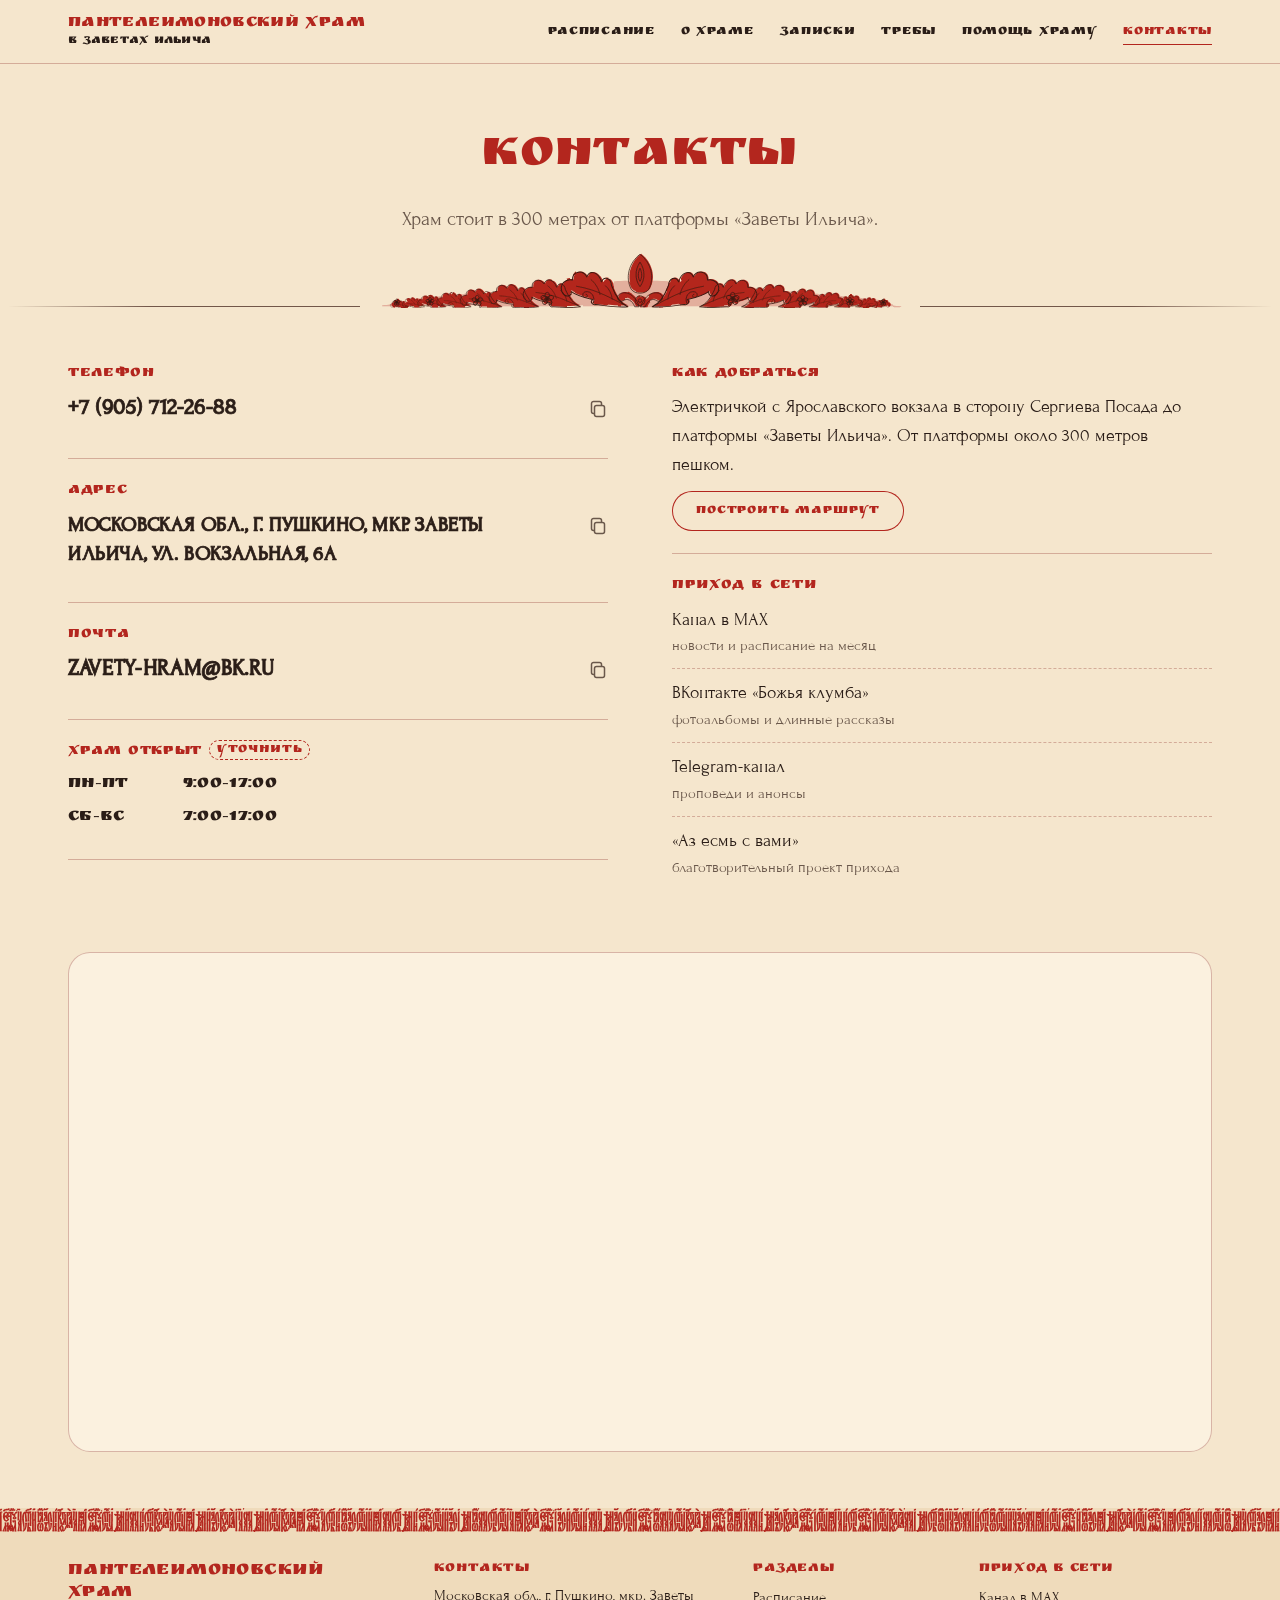
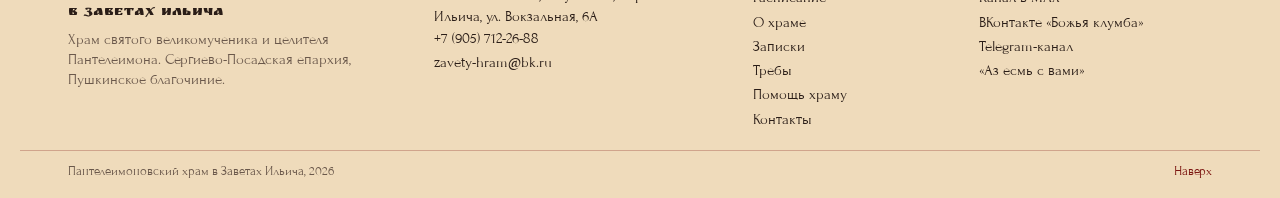
==== commit 9c9ace6c: "Плавная заставка храма, яркие узоры, новая страница записок Co-Authored-By: Claude Opus 5.5 <noreply" ====
--- a/kontakty.html
+++ b/kontakty.html
@@ -6,7 +6,7 @@
 <script>document.documentElement.classList.add('js')</script>
 <link rel="preconnect" href="https://fonts.googleapis.com"><link rel="preconnect" href="https://fonts.gstatic.com" crossorigin>
 <link href="https://fonts.googleapis.com/css2?family=Ruslan+Display&family=Forum&display=swap" rel="stylesheet">
-<link rel="stylesheet" href="site.css?v=5">
+<link rel="stylesheet" href="site.css?v=6">
 <style>
 .ct-info{columns:2;column-gap:clamp(28px,5vw,64px)}
 .ct-info .blk{break-inside:avoid}
--- a/site.css
+++ b/site.css
@@ -16,11 +16,11 @@
 .skip{position:absolute;left:var(--gut);top:-80px;z-index:50;padding:14px 20px;border-radius:999px;background:var(--red);color:#fff6e8;font:400 14px/1 var(--title),serif;letter-spacing:.05em;text-decoration:none}
 .skip:focus{top:8px}
 
-/* Vyaz frieze (kept as is for now) */
+/* Vyaz frieze in the heading red */
 .frieze{height:var(--h,14px);background:var(--red);
   -webkit-mask:url(vyaz-dlinnaya.png) left center/auto 100% repeat-x;mask:url(vyaz-dlinnaya.png) left center/auto 100% repeat-x;
   clip-path:inset(0 100% 0 0);animation:draw 3.2s cubic-bezier(.45,0,.2,1) .2s forwards}
-.frieze.soft{background:var(--deep);opacity:.4}
+.frieze.soft{background:var(--red)}
 @keyframes draw{to{clip-path:inset(0 0 0 0)}}
 
 /* Header */
@@ -71,9 +71,9 @@
 .orn .mid{flex:none;width:min(560px,94vw);height:auto;opacity:0;clip-path:inset(0 50% 0 50%);animation:unroll 1.4s cubic-bezier(.45,0,.2,1) .3s forwards}
 @keyframes unroll{to{opacity:1;clip-path:inset(0 0 0 0)}}
 @keyframes spread{to{transform:scaleX(1)}}
-.o-wash .o-f,.o-wash .o-g{fill:#b8352a;stroke:none}
-.o-wash .o-f{opacity:.74}
-.o-wash .o-g{opacity:.16}
+.o-wash .o-f,.o-wash .o-g{fill:var(--red);stroke:none}
+.o-wash .o-f{opacity:1}
+.o-wash .o-g{opacity:.28}
 .o-wash .o-v,.o-wash .o-v2,.o-wash .o-c{display:none}
 .o-ink .o-g{display:none}
 .o-ink .o-f,.o-ink .o-v2{fill:none;stroke:#3b1a12;stroke-width:.85;stroke-linejoin:round}
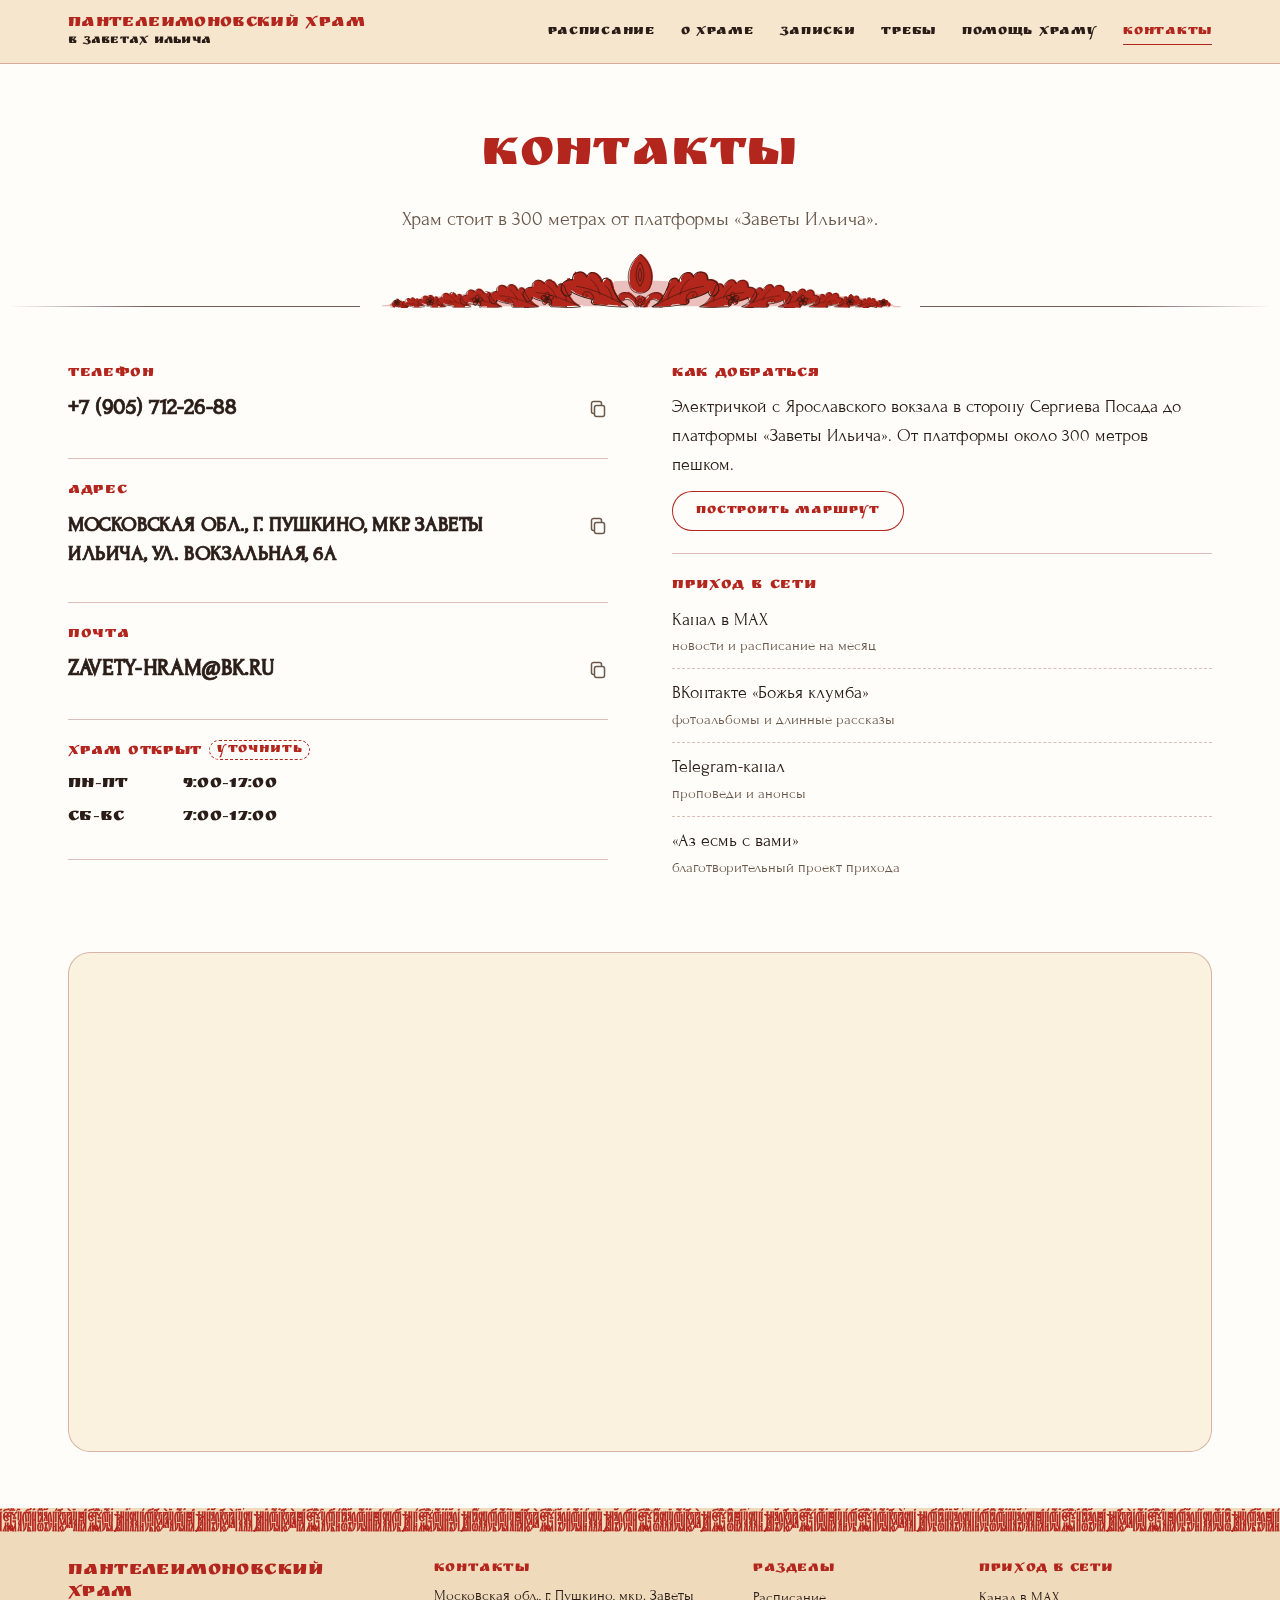
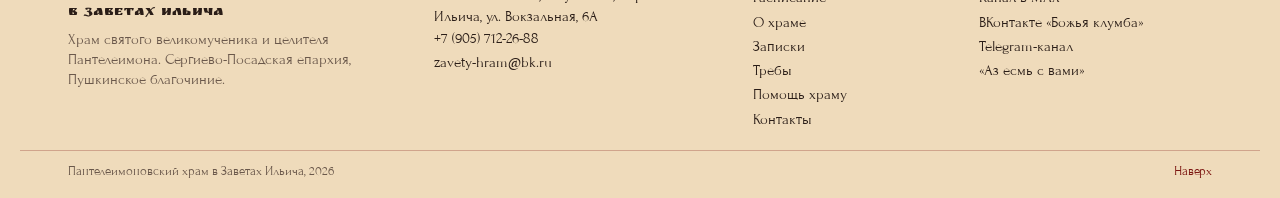
==== commit 0405a7e8: "Светлый фон страниц, шапка и рисунок храма на бежевом Co-Authored-By: Claude Opus 5.5 <noreply@anthr" ====
--- a/kontakty.html
+++ b/kontakty.html
@@ -6,7 +6,7 @@
 <script>document.documentElement.classList.add('js')</script>
 <link rel="preconnect" href="https://fonts.googleapis.com"><link rel="preconnect" href="https://fonts.gstatic.com" crossorigin>
 <link href="https://fonts.googleapis.com/css2?family=Ruslan+Display&family=Forum&display=swap" rel="stylesheet">
-<link rel="stylesheet" href="site.css?v=6">
+<link rel="stylesheet" href="site.css?v=7">
 <style>
 .ct-info{columns:2;column-gap:clamp(28px,5vw,64px)}
 .ct-info .blk{break-inside:avoid}
--- a/site.css
+++ b/site.css
@@ -3,11 +3,12 @@
   --paper:#f5e6cd;--card:#fbf1df;--ink:#2a1d17;--mute:#6a584b;
   --red:#b3261e;--deep:#7d1712;--line:rgba(125,23,18,.28);
   --paper-2:#fbf1df;--paper-3:#efdbbb;
+  --page:#fffdf9;   /* the page itself: warm white, so text reads easily; header and drawing keep the paper tone */
   --title:'Ruslan Display';--hdr:64px;--gut:clamp(16px,4vw,48px);
   --wrap:1240px;--sec:clamp(48px,5vw,64px);
 }
 *{box-sizing:border-box}
-html,body{margin:0;background:var(--paper);color:var(--ink)}
+html,body{margin:0;background:var(--page);color:var(--ink)}
 body{font:18px/1.6 'Forum',Georgia,serif;overflow-x:hidden}
 a{color:inherit}
 img{max-width:100%;display:block}
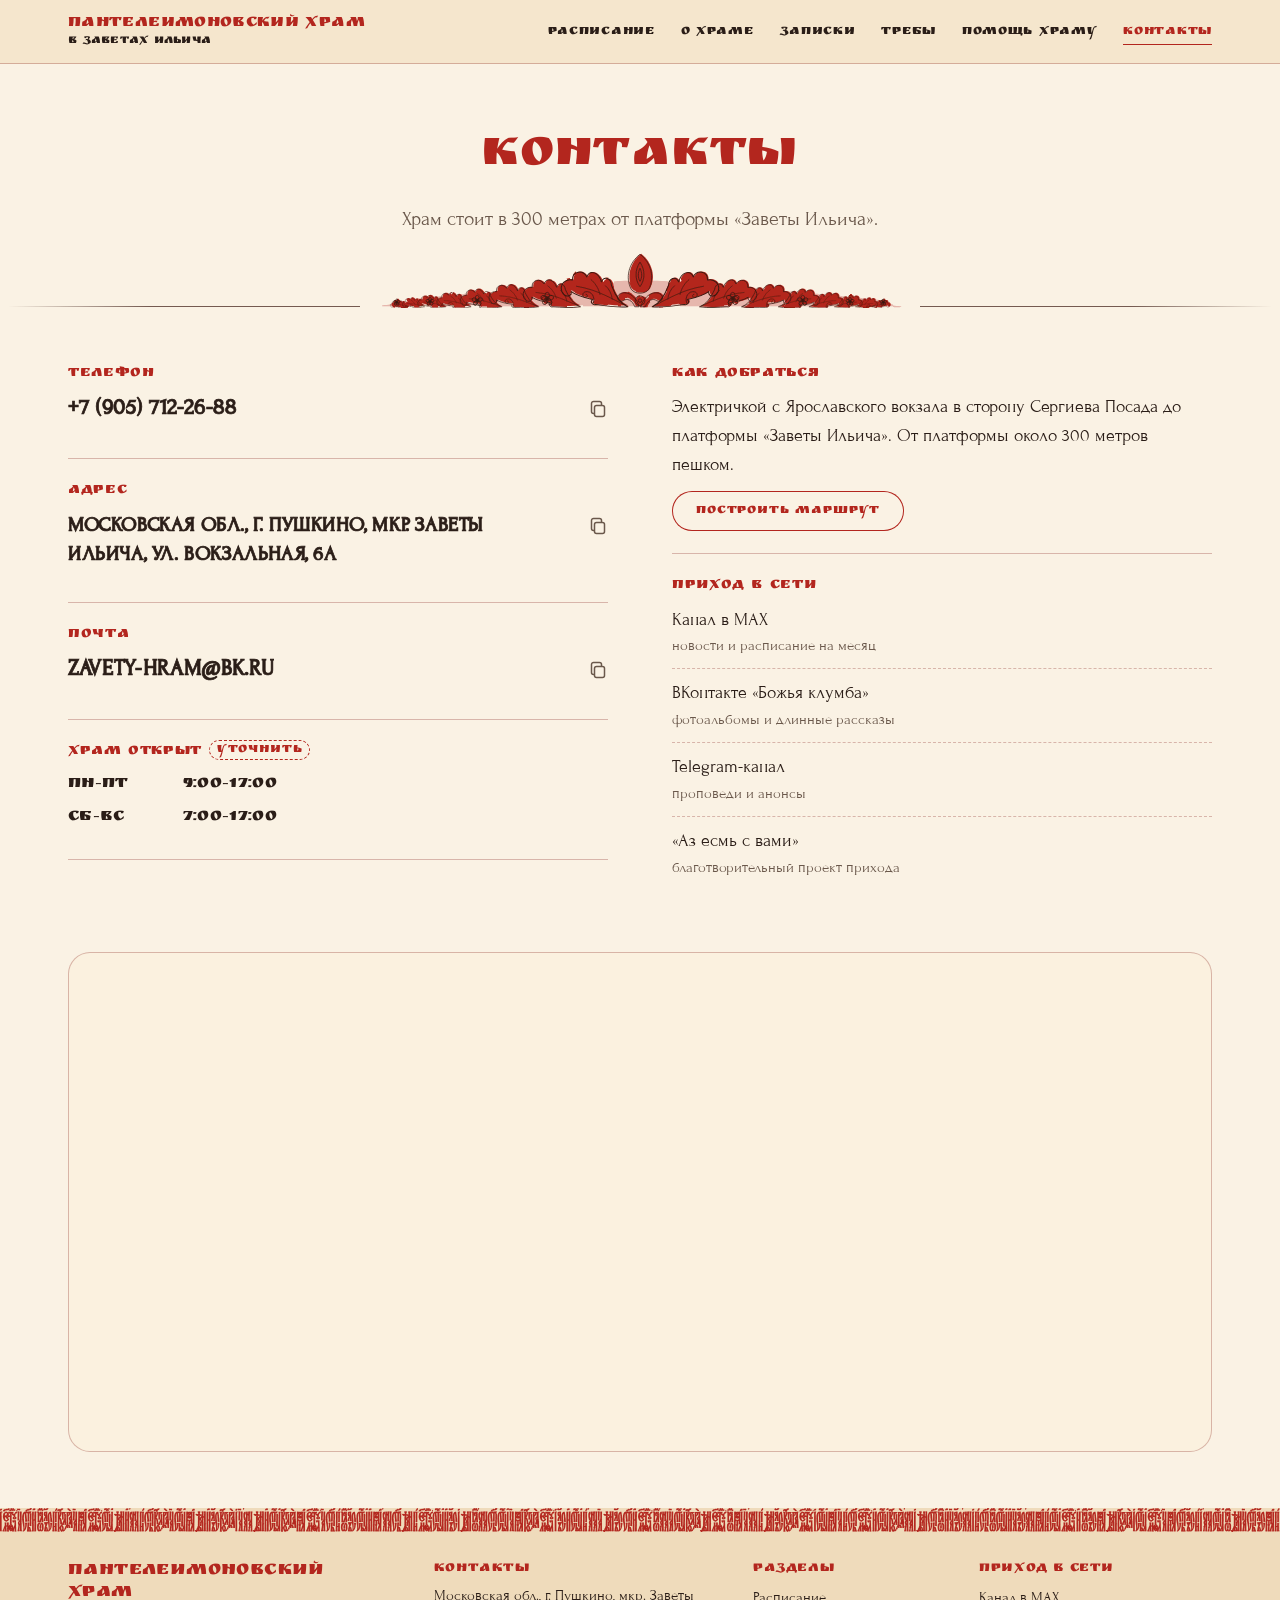
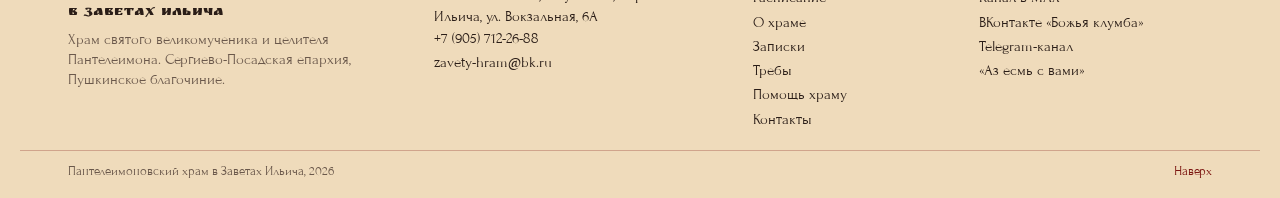
==== commit b41f01a8: "Светло-бежевый фон, бежевые только стены храма на рисунке Co-Authored-By: Claude Opus 5.5 <noreply@a" ====
--- a/kontakty.html
+++ b/kontakty.html
@@ -6,7 +6,7 @@
 <script>document.documentElement.classList.add('js')</script>
 <link rel="preconnect" href="https://fonts.googleapis.com"><link rel="preconnect" href="https://fonts.gstatic.com" crossorigin>
 <link href="https://fonts.googleapis.com/css2?family=Ruslan+Display&family=Forum&display=swap" rel="stylesheet">
-<link rel="stylesheet" href="site.css?v=7">
+<link rel="stylesheet" href="site.css?v=8">
 <style>
 .ct-info{columns:2;column-gap:clamp(28px,5vw,64px)}
 .ct-info .blk{break-inside:avoid}
--- a/site.css
+++ b/site.css
@@ -3,7 +3,7 @@
   --paper:#f5e6cd;--card:#fbf1df;--ink:#2a1d17;--mute:#6a584b;
   --red:#b3261e;--deep:#7d1712;--line:rgba(125,23,18,.28);
   --paper-2:#fbf1df;--paper-3:#efdbbb;
-  --page:#fffdf9;   /* the page itself: warm white, so text reads easily; header and drawing keep the paper tone */
+  --page:#faf2e4;   /* the page: a lighter beige so text reads easily; the header and the church walls keep the paper tone */
   --title:'Ruslan Display';--hdr:64px;--gut:clamp(16px,4vw,48px);
   --wrap:1240px;--sec:clamp(48px,5vw,64px);
 }
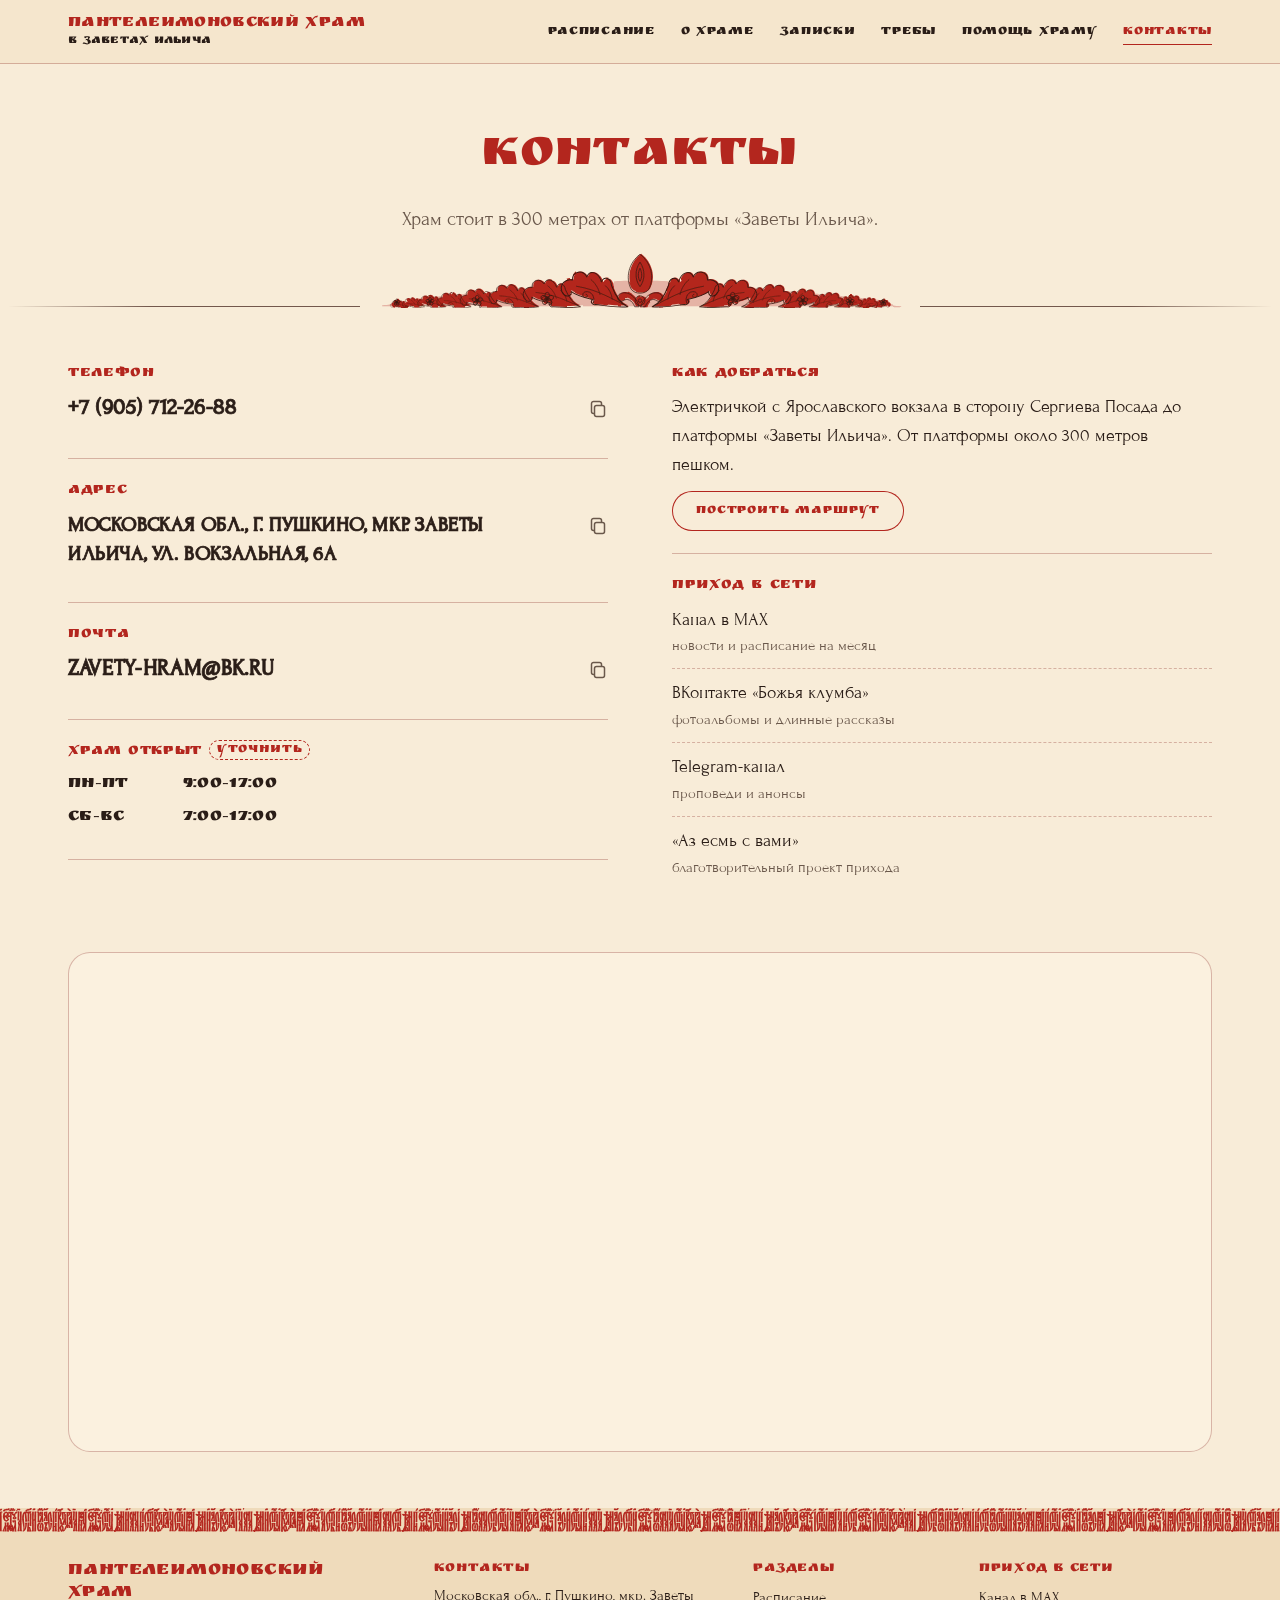
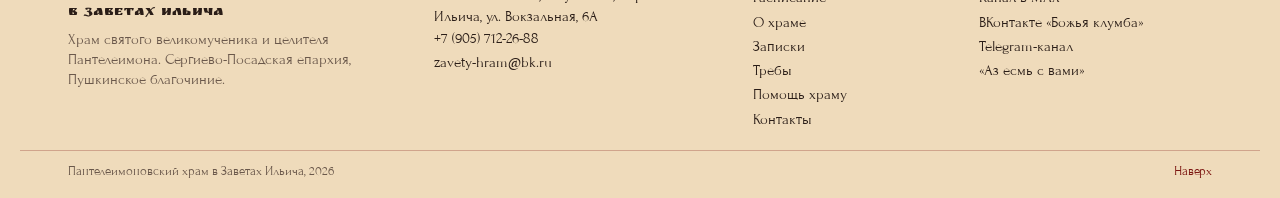
==== commit bdc5ecf0: "Фон бежевее, мягкий переход между храмом и фоном Co-Authored-By: Claude Opus 5.5 <noreply@anthropic." ====
--- a/kontakty.html
+++ b/kontakty.html
@@ -6,7 +6,7 @@
 <script>document.documentElement.classList.add('js')</script>
 <link rel="preconnect" href="https://fonts.googleapis.com"><link rel="preconnect" href="https://fonts.gstatic.com" crossorigin>
 <link href="https://fonts.googleapis.com/css2?family=Ruslan+Display&family=Forum&display=swap" rel="stylesheet">
-<link rel="stylesheet" href="site.css?v=8">
+<link rel="stylesheet" href="site.css?v=9">
 <style>
 .ct-info{columns:2;column-gap:clamp(28px,5vw,64px)}
 .ct-info .blk{break-inside:avoid}
--- a/site.css
+++ b/site.css
@@ -3,7 +3,7 @@
   --paper:#f5e6cd;--card:#fbf1df;--ink:#2a1d17;--mute:#6a584b;
   --red:#b3261e;--deep:#7d1712;--line:rgba(125,23,18,.28);
   --paper-2:#fbf1df;--paper-3:#efdbbb;
-  --page:#faf2e4;   /* the page: a lighter beige so text reads easily; the header and the church walls keep the paper tone */
+  --page:#f8ecd8;   /* the page: a lighter beige so text reads easily; the header and the church walls keep the paper tone */
   --title:'Ruslan Display';--hdr:64px;--gut:clamp(16px,4vw,48px);
   --wrap:1240px;--sec:clamp(48px,5vw,64px);
 }
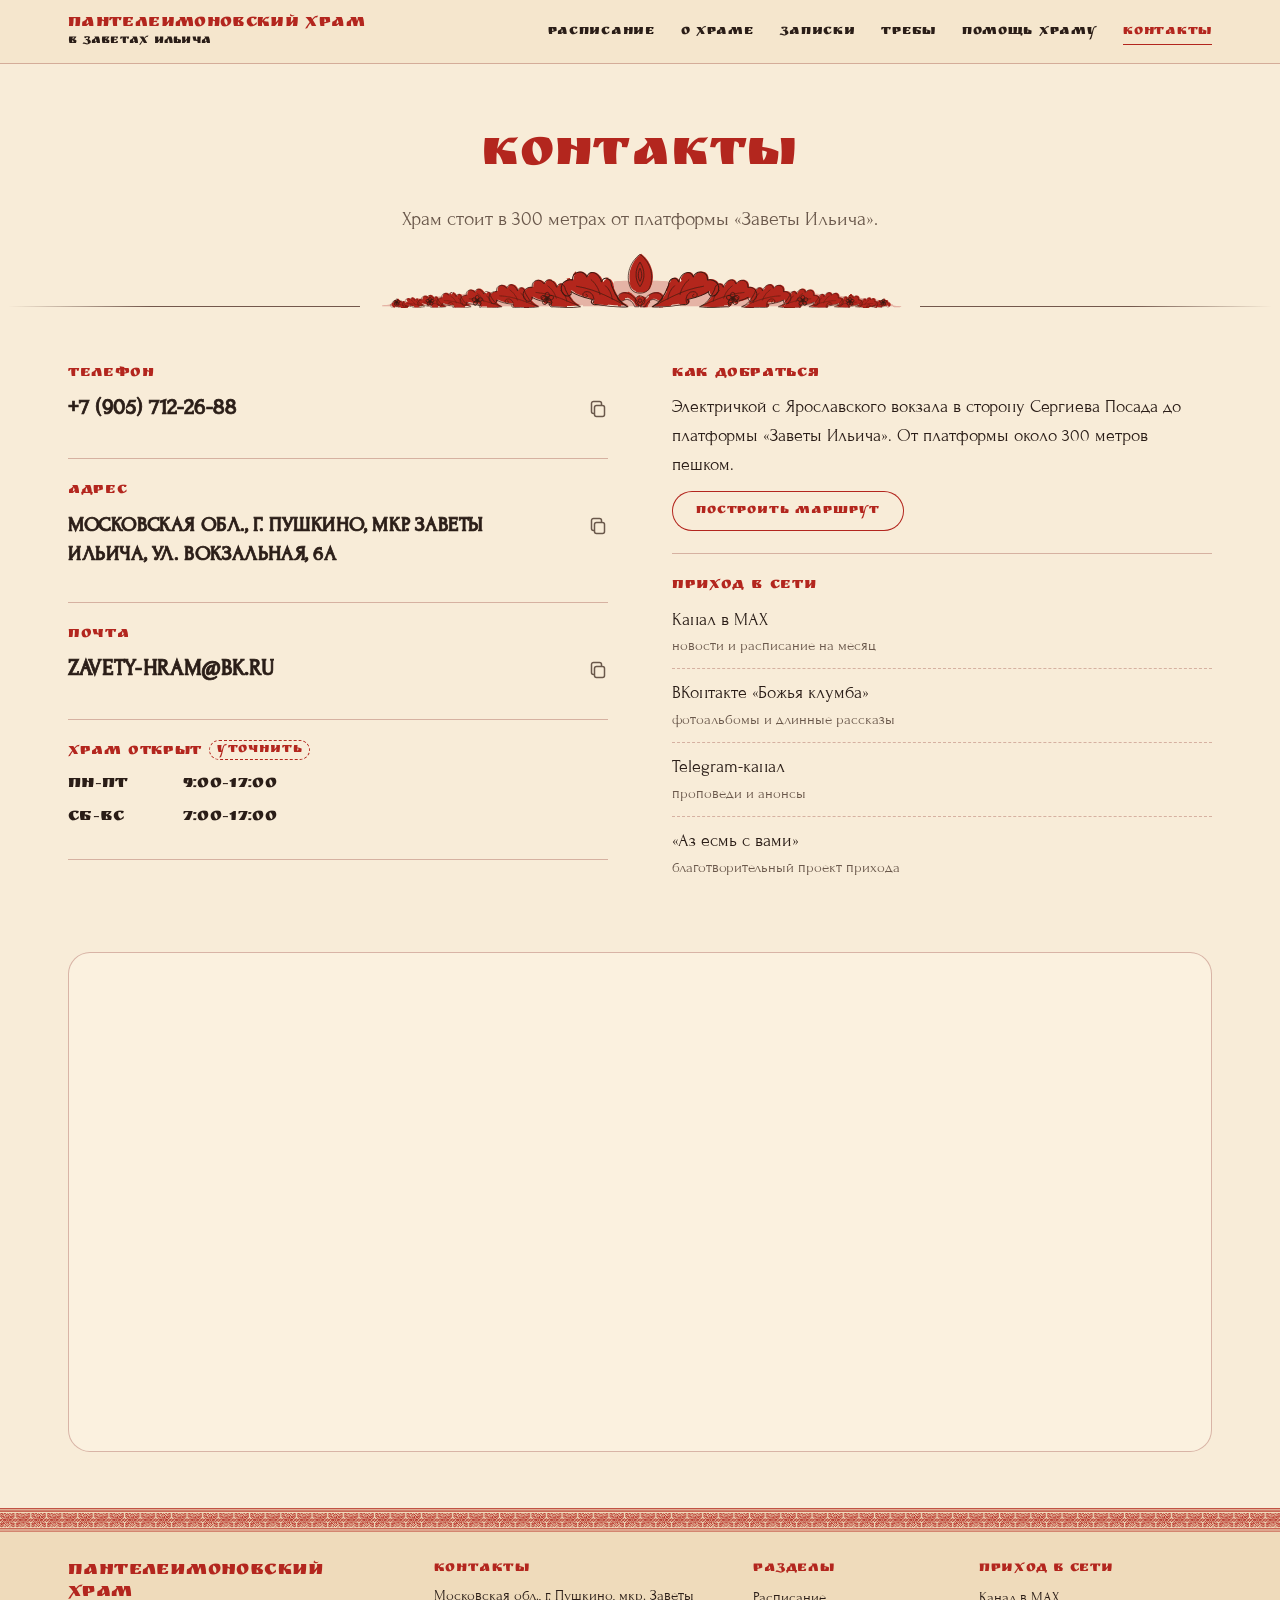
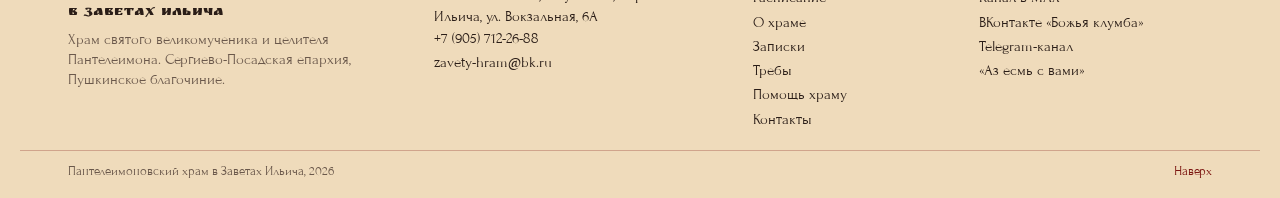
==== commit cd8f19e3: "Церковный узор вместо вязи, убрана фраза о «Божьей клумбе» Co-Authored-By: Claude Opus 5.5 <noreply@" ====
--- a/kontakty.html
+++ b/kontakty.html
@@ -6,7 +6,7 @@
 <script>document.documentElement.classList.add('js')</script>
 <link rel="preconnect" href="https://fonts.googleapis.com"><link rel="preconnect" href="https://fonts.gstatic.com" crossorigin>
 <link href="https://fonts.googleapis.com/css2?family=Ruslan+Display&family=Forum&display=swap" rel="stylesheet">
-<link rel="stylesheet" href="site.css?v=9">
+<link rel="stylesheet" href="site.css?v=10">
 <style>
 .ct-info{columns:2;column-gap:clamp(28px,5vw,64px)}
 .ct-info .blk{break-inside:avoid}
--- a/site.css
+++ b/site.css
@@ -19,7 +19,7 @@
 
 /* Vyaz frieze in the heading red */
 .frieze{height:var(--h,14px);background:var(--red);
-  -webkit-mask:url(vyaz-dlinnaya.png) left center/auto 100% repeat-x;mask:url(vyaz-dlinnaya.png) left center/auto 100% repeat-x;
+  -webkit-mask:url(uzor-romb.png) left center/auto 100% repeat-x;mask:url(uzor-romb.png) left center/auto 100% repeat-x;
   clip-path:inset(0 100% 0 0);animation:draw 3.2s cubic-bezier(.45,0,.2,1) .2s forwards}
 .frieze.soft{background:var(--red)}
 @keyframes draw{to{clip-path:inset(0 0 0 0)}}
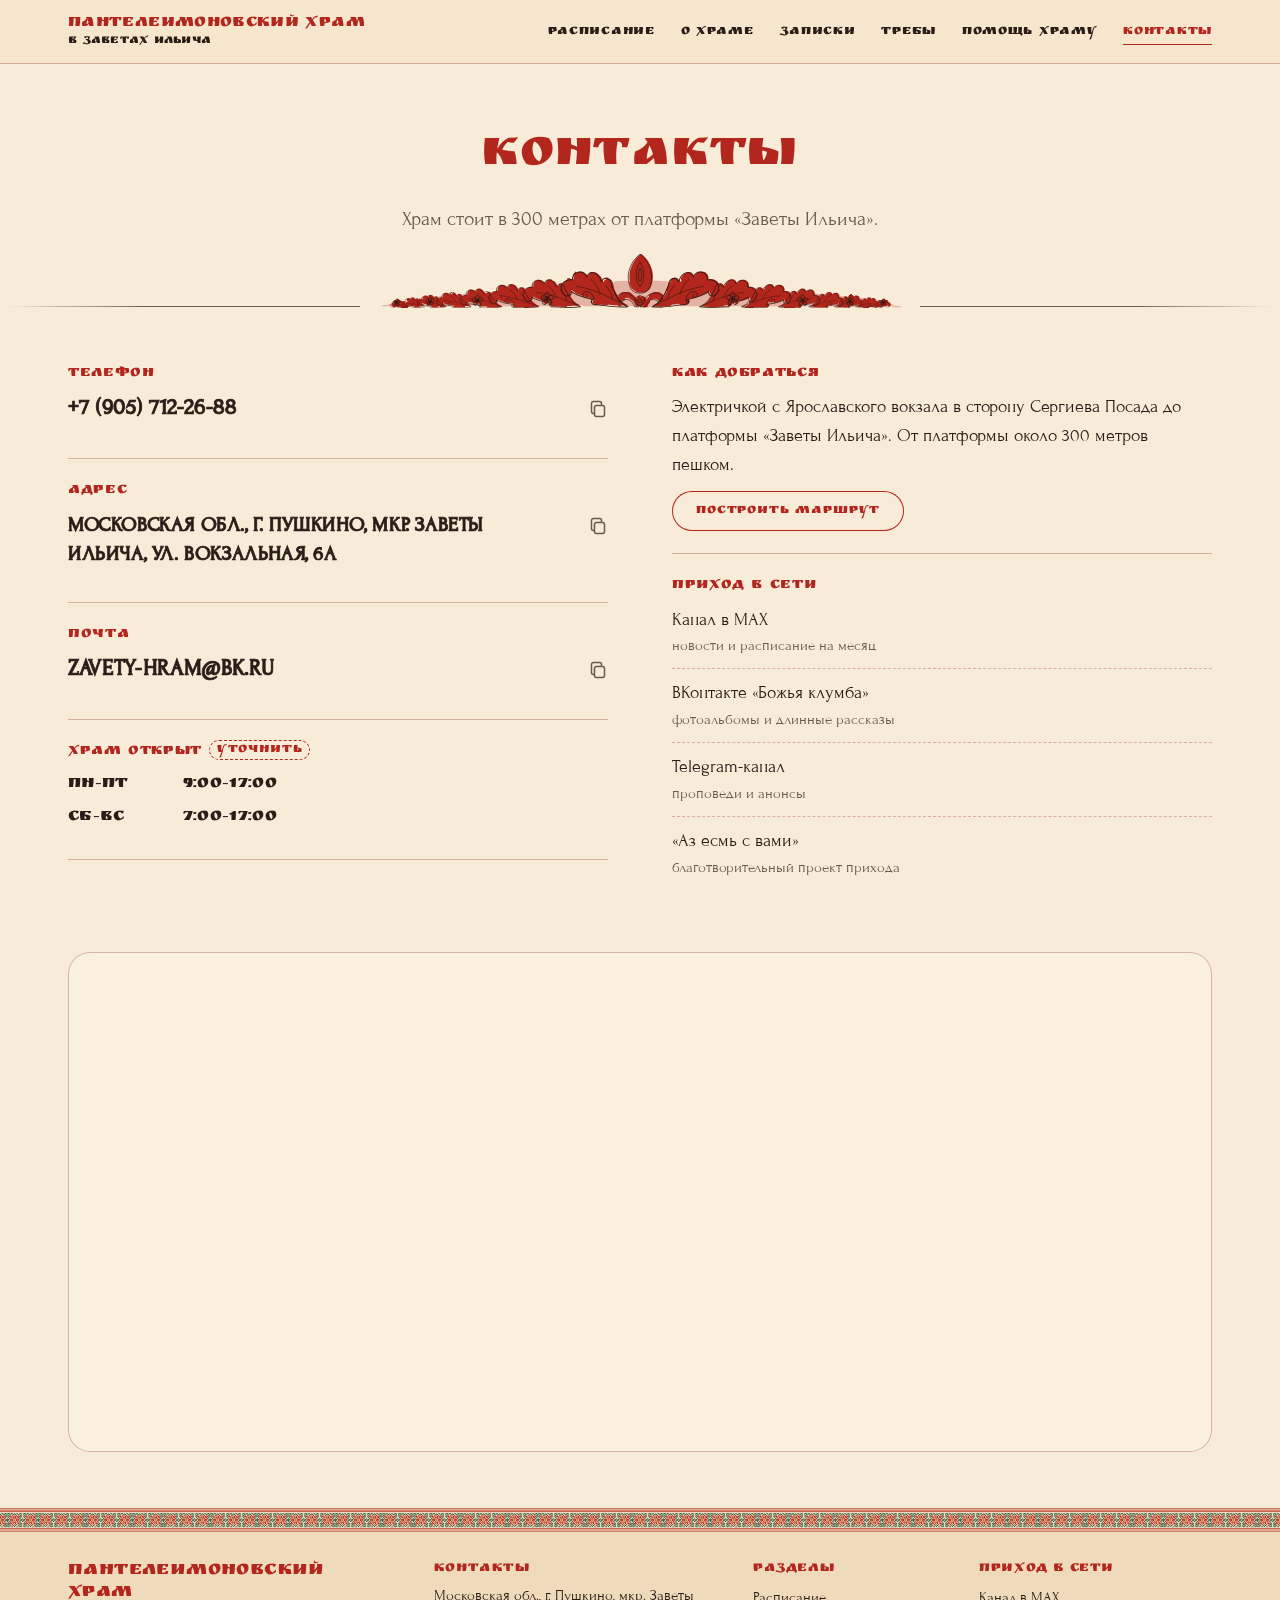
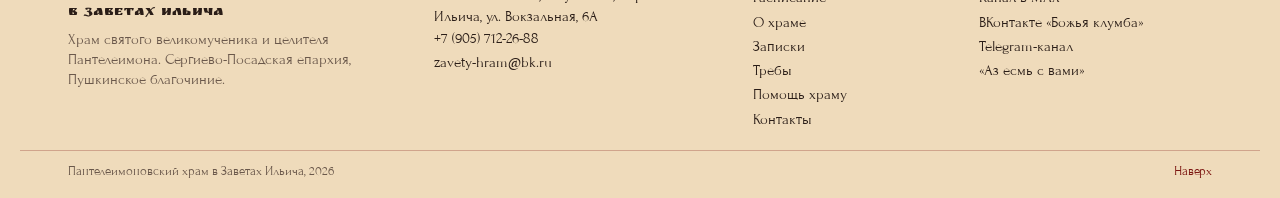
==== commit 1d2e2888: "Изумрудные ленты везде, зелёные акценты в новостях и вариант 3, буквица Х Co-Authored-By: Claude Opu" ====
--- a/kontakty.html
+++ b/kontakty.html
@@ -6,7 +6,7 @@
 <script>document.documentElement.classList.add('js')</script>
 <link rel="preconnect" href="https://fonts.googleapis.com"><link rel="preconnect" href="https://fonts.gstatic.com" crossorigin>
 <link href="https://fonts.googleapis.com/css2?family=Ruslan+Display&family=Forum&display=swap" rel="stylesheet">
-<link rel="stylesheet" href="site.css?v=10">
+<link rel="stylesheet" href="site.css?v=11">
 <style>
 .ct-info{columns:2;column-gap:clamp(28px,5vw,64px)}
 .ct-info .blk{break-inside:avoid}
@@ -116,7 +116,7 @@
 
 </main>
 <footer class="ftr">
-  <div class="frieze soft" style="--h:24px"></div>
+  <div class="uzb" data-img="uzor-izumrud.png" style="--h:24px;--rules:var(--red)" aria-hidden="true"></div>
   <div class="ftr-in">
     <div class="ftr-brand">
       <a class="ftr-name" href="index.html"><b>Пантелеимоновский храм</b><small>в Заветах Ильича</small></a>
@@ -157,4 +157,24 @@
 const io = new IntersectionObserver(es => es.forEach(e => { if (e.isIntersecting) { e.target.classList.add('in'); io.unobserve(e.target); } }), { threshold: .15 });
 document.querySelectorAll('.rv').forEach(el => io.observe(el));
 </script>
+<script>
+(function(){
+  var R=125/192,bands=[].slice.call(document.querySelectorAll('.uzb'));
+  function fill(b){
+    b.innerHTML='<i class="ln"></i><i class="gl"><b></b><b></b></i>';
+    var w=b.clientWidth,h=b.clientHeight,tw=h*R,x0=w/2-tw/2,K=Math.ceil(x0/tw)+1,f=document.createDocumentFragment();
+    for(var k=-K;k<=K;k++){var t=document.createElement('i');t.className='t';
+      t.style.cssText='left:'+(x0+k*tw)+'px;width:'+(tw+.4)+'px;--d:'+Math.abs(k)+';background-image:url('+b.dataset.img+')';f.appendChild(t)}
+    b.insertBefore(f,b.querySelector('.gl'));
+    b.style.setProperty('--bw',w+'px');b.style.setProperty('--ox',(((x0%tw)+tw)%tw)+'px');
+    b.style.setProperty('--gd',(.75+K*.06+.3)+'s');b._w=w;
+  }
+  bands.forEach(fill);
+  if('IntersectionObserver' in window){
+    var io=new IntersectionObserver(function(es){es.forEach(function(e){if(e.isIntersecting){e.target.classList.add('on');io.unobserve(e.target)}})},{threshold:.6});
+    bands.forEach(function(b){io.observe(b)});
+  }else bands.forEach(function(b){b.classList.add('on')});
+  addEventListener('resize',function(){bands.forEach(function(b){if(Math.abs(b.clientWidth-b._w)>40){fill(b)}})});
+})();
+</script>
 </body></html>
--- a/site.css
+++ b/site.css
@@ -2,7 +2,7 @@
 :root{
   --paper:#f5e6cd;--card:#fbf1df;--ink:#2a1d17;--mute:#6a584b;
   --red:#b3261e;--deep:#7d1712;--line:rgba(125,23,18,.28);
-  --paper-2:#fbf1df;--paper-3:#efdbbb;
+  --paper-2:#fbf1df;--green:#2e5b47;--sage:#e9ecdc;--paper-3:#efdbbb;
   --page:#f8ecd8;   /* the page: a lighter beige so text reads easily; the header and the church walls keep the paper tone */
   --title:'Ruslan Display';--hdr:64px;--gut:clamp(16px,4vw,48px);
   --wrap:1240px;--sec:clamp(48px,5vw,64px);
@@ -134,3 +134,22 @@
 @media (prefers-reduced-motion:reduce){
   *,*::before,*::after{animation-duration:.01ms!important;animation-delay:0s!important;transition-duration:.01ms!important;transition-delay:0s!important}
 }
+
+/* Coloured ornament band: rules open from centre, rhombuses appear outward, soft glint */
+.uzb{position:relative;height:var(--h,30px);overflow:hidden}
+.uzb .ln{position:absolute;inset:0;background:var(--rules);
+  -webkit-mask:url(uzor-linii.png) left top/auto 100% repeat-x;mask:url(uzor-linii.png) left top/auto 100% repeat-x;clip-path:inset(0 50%)}
+.uzb .t{position:absolute;top:0;height:100%;background:center/100% 100% no-repeat;opacity:0;transform:scale(.35)}
+.uzb .gl{position:absolute;inset:0;pointer-events:none;
+  -webkit-mask:url(uzor-romb.png) var(--ox,0) 0/auto 100% repeat-x;mask:url(uzor-romb.png) var(--ox,0) 0/auto 100% repeat-x}
+.uzb .gl b{position:absolute;top:0;bottom:0;left:calc(50% - 16px);width:32px;opacity:0;
+  background:linear-gradient(90deg,rgba(255,236,190,0),rgba(255,236,190,.42) 50%,rgba(255,236,190,0))}
+.uzb.on .ln{animation:uzOpen .9s cubic-bezier(.3,0,.2,1) forwards}
+.uzb.on .t{animation:uzPop .55s cubic-bezier(.2,.9,.3,1.2) forwards;animation-delay:calc(.75s + var(--d) * 60ms)}
+.uzb.on .gl b{animation:uzGlL 1.8s cubic-bezier(.4,0,.3,1) forwards;animation-delay:var(--gd)}
+.uzb.on .gl b+b{animation-name:uzGlR}
+@keyframes uzOpen{to{clip-path:inset(0 0)}}
+@keyframes uzPop{to{opacity:1;transform:none}}
+@keyframes uzGlL{0%{opacity:0;transform:none}20%,80%{opacity:1}100%{opacity:0;transform:translateX(calc(var(--bw) * -.5 - 32px))}}
+@keyframes uzGlR{0%{opacity:0;transform:none}20%,80%{opacity:1}100%{opacity:0;transform:translateX(calc(var(--bw) * .5 + 32px))}}
+@media (prefers-reduced-motion:reduce){.uzb .ln,.uzb .t{animation:none!important;clip-path:none;opacity:1;transform:none}.uzb .gl{display:none}}
